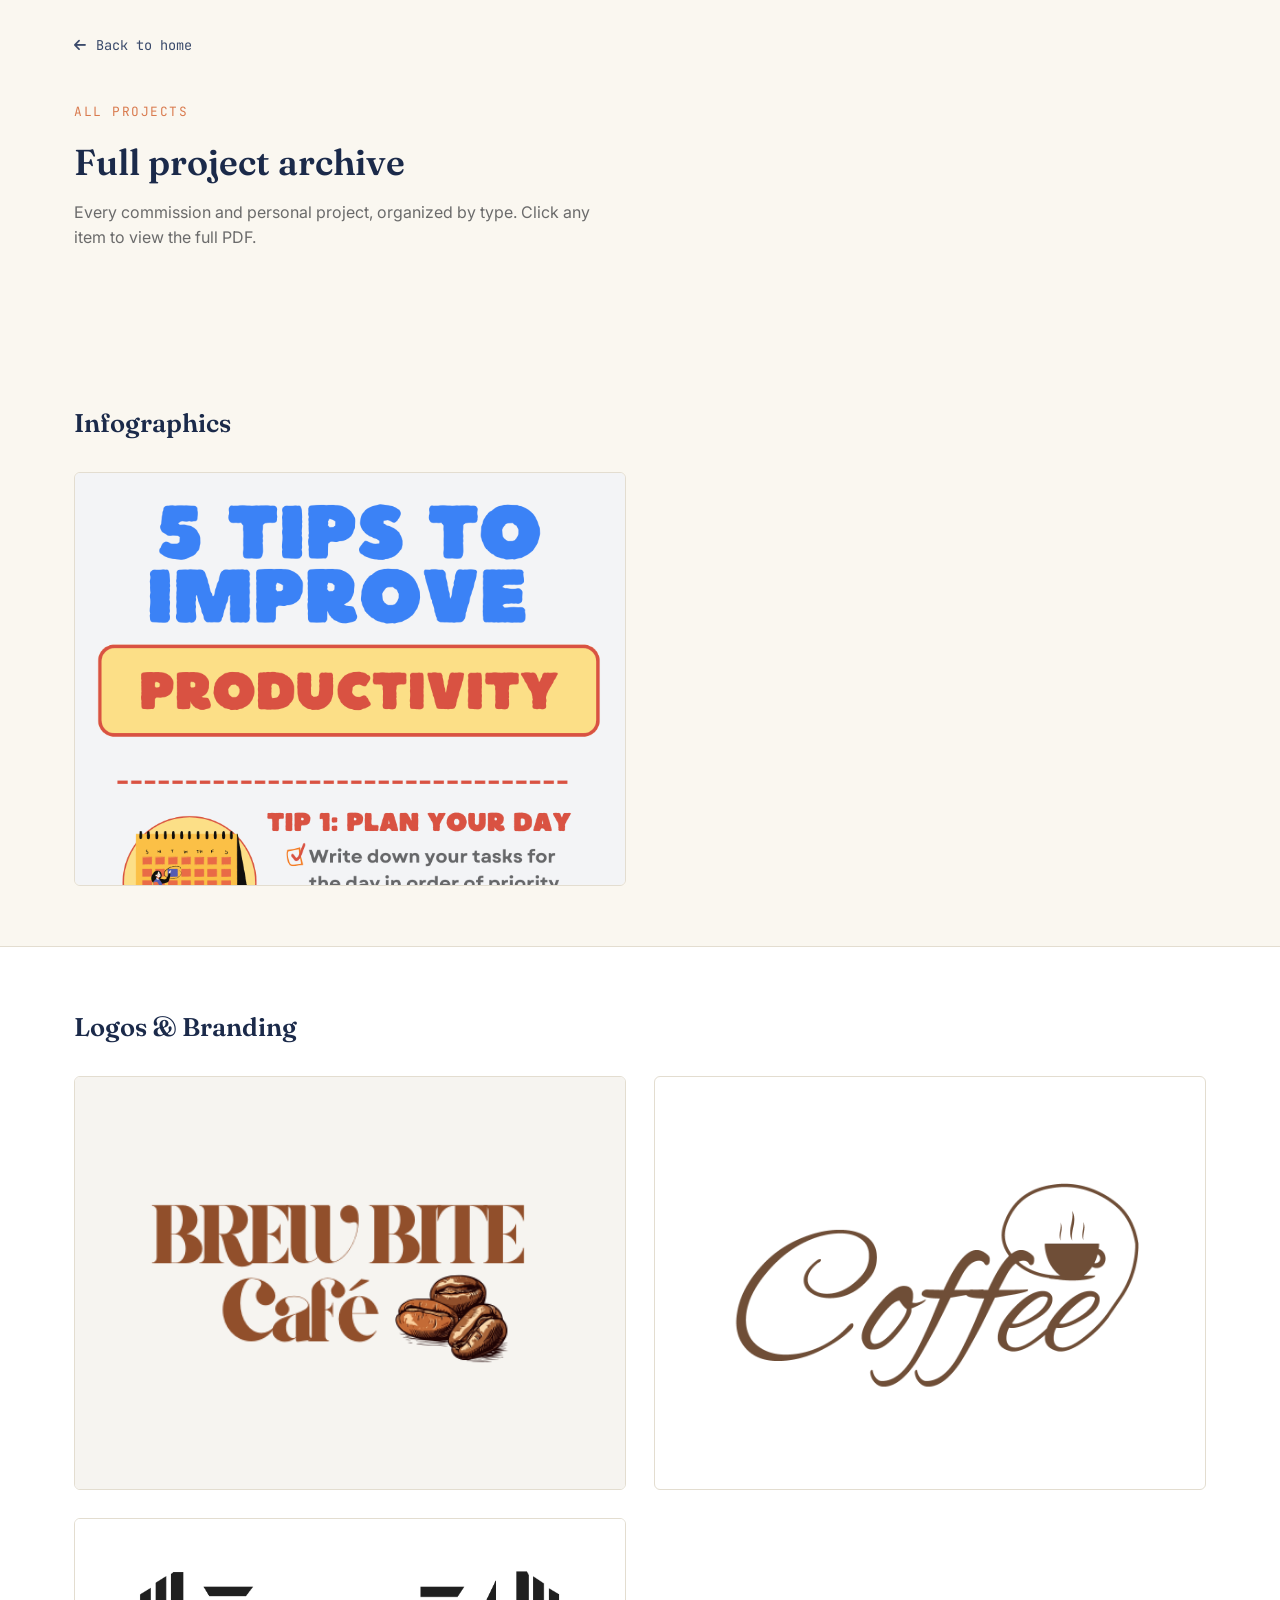
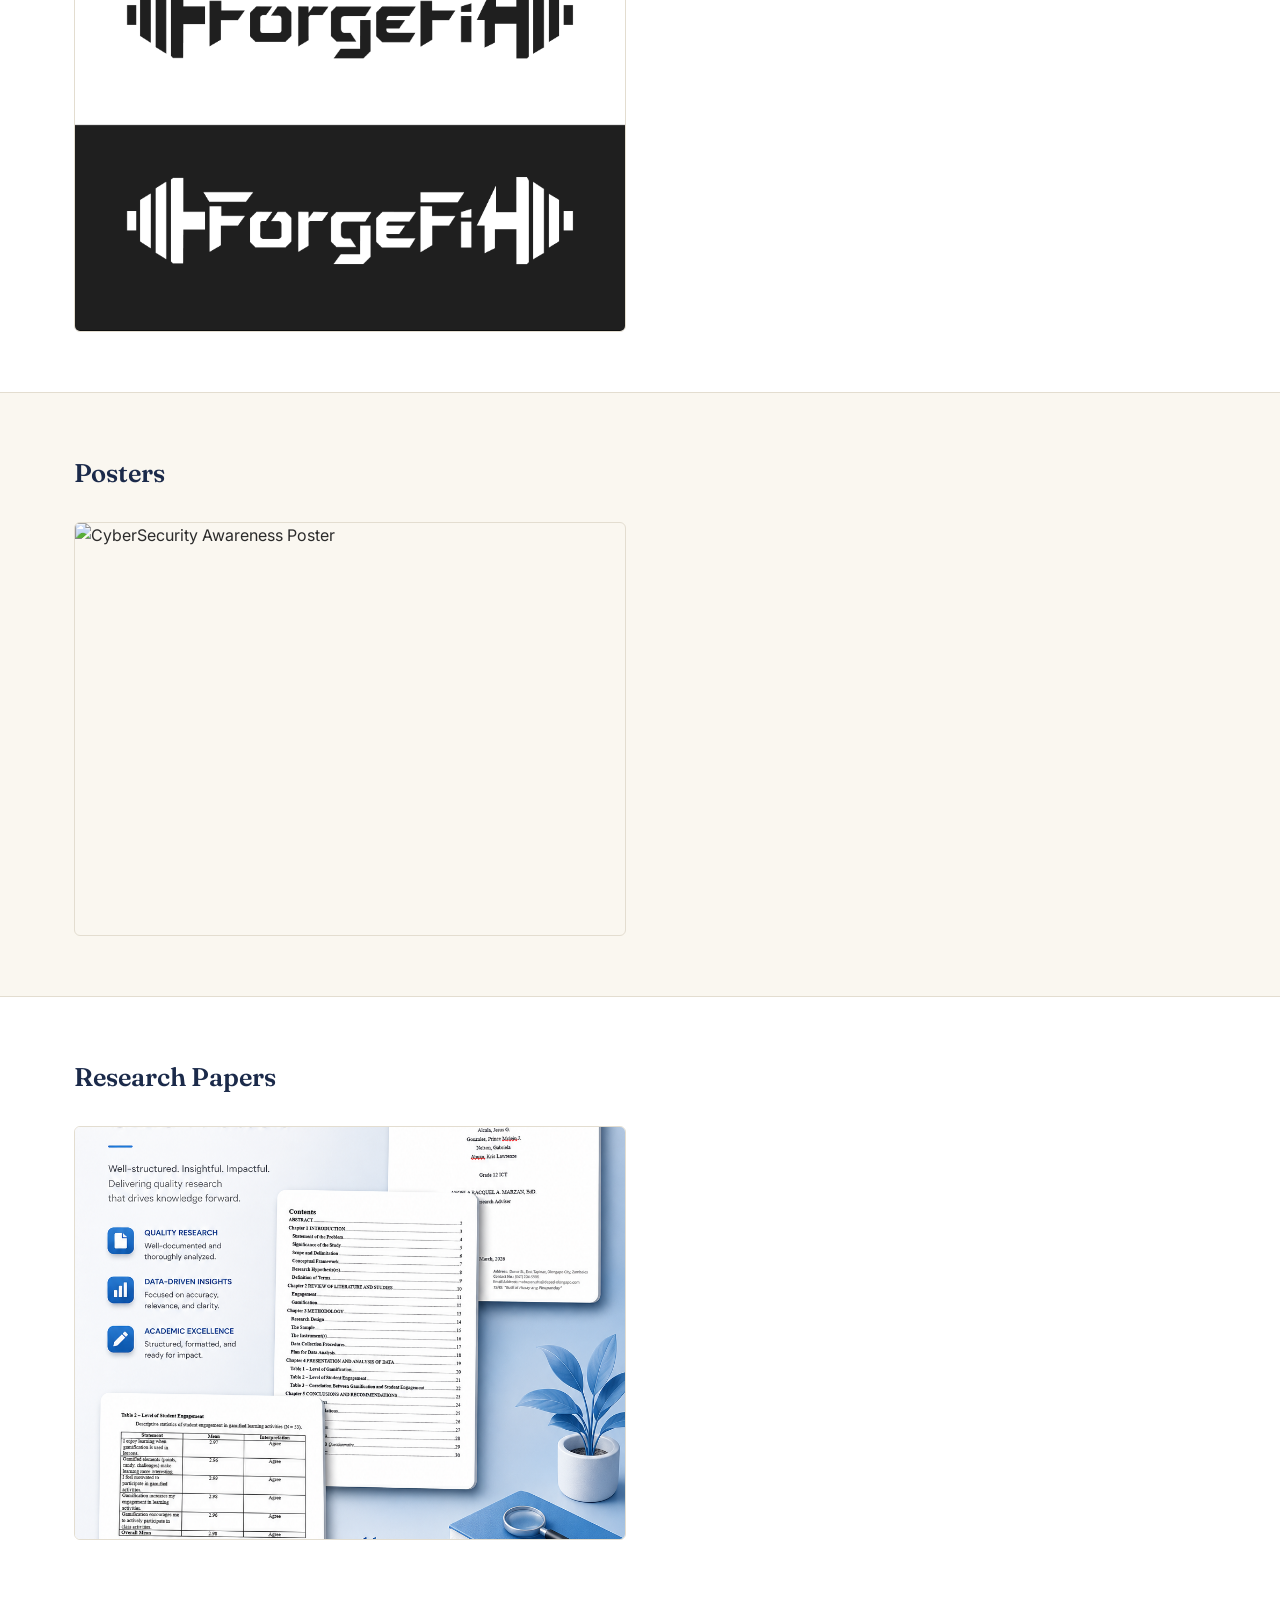
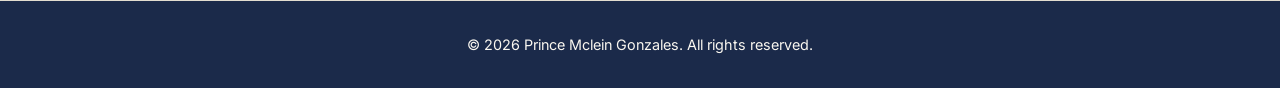
==== pages/projects.html @ 15f20c38 "Add new logo and poster on the projects" ====
<!doctype html>
<html lang="en">
  <head>
    <meta charset="UTF-8" />
    <meta name="viewport" content="width=device-width, initial-scale=1.0" />
    <title>All Projects — Prince Mclein Gonzales</title>
    <link rel="stylesheet" href="../css/style.css" />
    <link
      href="https://fonts.googleapis.com/css2?family=Fraunces:opsz,wght@9..144,400;9..144,500;9..144,600;9..144,700&family=Inter:wght@400;500;600;700&family=JetBrains+Mono:wght@400;500;700&display=swap"
      rel="stylesheet"
    />
    <link
      rel="stylesheet"
      href="https://cdnjs.cloudflare.com/ajax/libs/font-awesome/6.4.0/css/all.min.css"
    />
  </head>
  <body>
    <!-- BACK NAVIGATION -->
    <header class="page-header">
      <div class="container">
        <a href="../index.html" class="back-link">
          <i class="fas fa-arrow-left"></i> Back to home
        </a>
      </div>
    </header>

    <!-- PAGE HEADER -->
    <section class="projects-header">
      <div class="container">
        <span class="eyebrow">All Projects</span>
        <h1 class="section-title left">Full project archive</h1>
        <p class="section-subtitle left">
          Every commission and personal project, organized by type. Click any
          item to view the full PDF.
        </p>
      </div>
    </section>

    <!-- INFOGRAPHICS -->
    <section class="project-category">
      <div class="container">
        <h2 class="category-title">Infographics</h2>
        <div class="portfolio-grid">
          <!-- Infographics 1 -->
          <div class="portfolio-item">
            <img
              src="../infographics/productivity-tips.png"
              alt="Productivity tips infographic"
            />
            <div class="portfolio-overlay">
              <span class="portfolio-tag">Infographic</span>
              <h3>5 Tips to Improve Productivity</h3>
              <a
                href="../infographics/productivity-tips.pdf"
                target="_blank"
                class="portfolio-link"
                >View PDF →</a
              >
            </div>
          </div>
        </div>
      </div>
    </section>

    <!-- LOGOS -->
    <section class="project-category alt">
      <div class="container">
        <h2 class="category-title">Logos &amp; Branding</h2>
        <div class="portfolio-grid">
          <!-- Logo 1 -->
          <div class="portfolio-item">
            <img src="../logos/brew-bite-logo.png" alt="Brew Bite Cafe logo" />
            <div class="portfolio-overlay">
              <span class="portfolio-tag">Logo</span>
              <h3>Brew Bite Cafe</h3>
              <a
                href="../logos/brew-bite-logo.pdf"
                target="_blank"
                class="portfolio-link"
                >View PDF →</a
              >
            </div>
          </div>
          <!-- Logo 2 -->
          <div class="portfolio-item">
            <img src="../logos/coffee-logo.png" alt="Coffee logo design" />
            <div class="portfolio-overlay">
              <span class="portfolio-tag">Logo</span>
              <h3>Coffee Logo</h3>
              <a
                href="../logos/coffee-logo.pdf"
                target="_blank"
                class="portfolio-link"
                >View PDF →</a
              >
            </div>
          </div>
          <!-- Logo 3 -->
          <div class="portfolio-item">
            <img src="../logos/forgefit-logo.png" alt="ForgeFit Gym Logo" />
            <div class="portfolio-overlay">
              <span class="portfolio-tag">Logo</span>
              <h3>ForgeFit Logo for local Gym</h3>
              <a
                href="../logos/forgefit-logo.pdf"
                target="_blank"
                class="portfolio-link"
                >View PDF →</a
              >
            </div>
          </div>
        </div>
      </div>
    </section>

    <!-- POSTERS -->
    <section class="project-category">
      <div class="container">
        <h2 class="category-title">Posters</h2>
        <div class="portfolio-grid">
          <!-- Poster 1 -->
          <div class="portfolio-item">
            <img
              src="../posters/think-before-you-click.jpg"
              alt="CyberSecurity Awareness Poster"
            />
            <div class="portfolio-overlay">
              <span class="portfolio-tag">Poster</span>
              <h3>CyberSecurity Awareness Poster</h3>
              <a
                href="../posters/think-before-you-click.pdf"
                target="_blank"
                class="portfolio-link"
                >View PDF →</a
              >
            </div>
          </div>
        </div>
      </div>
    </section>

    <!-- RESEARCH PAPERS -->
    <section class="project-category alt">
      <div class="container">
        <h2 class="category-title">Research Papers</h2>
        <div class="portfolio-grid">
          <div class="portfolio-item">
            <img
              src="../research-paper/gamification-research.png"
              alt="Research paper sample"
            />
            <div class="portfolio-overlay">
              <span class="portfolio-tag">Research Paper</span>
              <h3>Our Grade 12 Research About Gamification</h3>
              <a
                href="../research-paper/gamification-research.pdf"
                target="_blank"
                class="portfolio-link"
                >View PDF →</a
              >
            </div>
          </div>
        </div>
      </div>
    </section>

    <!-- FOOTER -->
    <footer class="footer">
      <p>&copy; 2026 Prince Mclein Gonzales. All rights reserved.</p>
    </footer>

    <!-- BACK TO TOP -->
    <button class="back-to-top" id="backToTop" aria-label="Back to top">
      <i class="fas fa-arrow-up"></i>
    </button>

    <script src="../js/script.js"></script>
  </body>
</html>
---- css/style.css ----
/* =====================================================
   GLOBAL
   ===================================================== */

* {
  margin: 0;
  padding: 0;
  box-sizing: border-box;
}

:root {
  --paper: #faf7f0;
  --ink: #1b2a4a;
  --ink-soft: #3a4a6b;
  --clay: #d97b4f;
  --sage: #8a9b7d;
  --text: #2b2b2b;
  --text-light: #6b6b6b;
  --border: #e3ddd0;
  --card: #ffffff;
  --transition: 0.25s ease;
}

html {
  scroll-behavior: smooth;
}

body {
  font-family: "Inter", sans-serif;
  color: var(--text);
  background-color: var(--paper);
  line-height: 1.6;
  opacity: 0;
  transition: opacity 0.35s ease;
}

body.page-loaded {
  opacity: 1;
}

.container {
  max-width: 1180px;
  margin: 0 auto;
  padding: 0 24px;
}

h1,
h2,
h3 {
  font-family: "Fraunces", serif;
  color: var(--ink);
}

em {
  font-style: italic;
  color: var(--clay);
}

.eyebrow {
  display: inline-block;
  font-family: "JetBrains Mono", monospace;
  font-size: 0.8rem;
  letter-spacing: 0.12em;
  text-transform: uppercase;
  color: var(--clay);
  margin-bottom: 0.75rem;
}

.eyebrow.center {
  display: block;
  text-align: center;
}

.section-title {
  font-size: 2.25rem;
  font-weight: 600;
  text-align: center;
  margin-bottom: 0.5rem;
}

.section-title.left {
  text-align: left;
}

.section-subtitle {
  text-align: center;
  color: var(--text-light);
  max-width: 540px;
  margin: 0 auto 3rem;
  font-size: 1rem;
}

.section-subtitle.left {
  text-align: left;
  margin: 0 0 2rem;
}

/* =====================================================
   NAVBAR
   ===================================================== */

.navbar {
  position: fixed;
  top: 0;
  width: 100%;
  background: rgba(250, 247, 240, 0.9);
  backdrop-filter: blur(10px);
  border-bottom: 1px solid var(--border);
  z-index: 1000;
  padding: 1rem 0;
}

.nav-container {
  max-width: 1180px;
  margin: 0 auto;
  padding: 0 24px;
  display: flex;
  justify-content: space-between;
  align-items: center;
}

.nav-logo a {
  font-family: "Fraunces", serif;
  font-size: 1.3rem;
  font-weight: 600;
  color: var(--ink);
  text-decoration: none;
  letter-spacing: 0.02em;
}

.nav-logo span {
  font-family: "JetBrains Mono", monospace;
  font-size: 0.75rem;
  font-weight: 400;
  color: var(--clay);
  text-transform: lowercase;
  margin-left: 0.35rem;
}

.nav-menu {
  display: flex;
  list-style: none;
  gap: 2rem;
}

.nav-link {
  color: var(--ink-soft);
  text-decoration: none;
  font-weight: 500;
  font-size: 0.95rem;
  position: relative;
  transition: color var(--transition);
}

.nav-link::after {
  content: "";
  position: absolute;
  bottom: -6px;
  left: 0;
  width: 0;
  height: 2px;
  background: var(--clay);
  transition: width var(--transition);
}

.nav-link:hover::after,
.nav-link.active::after {
  width: 100%;
}

.nav-link:hover,
.nav-link.active {
  color: var(--clay);
}

/* Hamburger */
.hamburger {
  display: none;
  flex-direction: column;
  cursor: pointer;
}

.hamburger span {
  width: 24px;
  height: 2px;
  background: var(--ink);
  margin: 4px 0;
  transition: var(--transition);
  border-radius: 2px;
}

.hamburger.active span:nth-child(1) {
  transform: rotate(-45deg) translate(-6px, 6px);
}

.hamburger.active span:nth-child(2) {
  opacity: 0;
}

.hamburger.active span:nth-child(3) {
  transform: rotate(45deg) translate(-6px, -6px);
}

/* =====================================================
   HOME / HERO
   ===================================================== */

.home {
  min-height: 100vh;
  display: flex;
  align-items: center;
  background: var(--paper);
  margin-top: 64px;
}

.home-grid {
  display: grid;
  grid-template-columns: 1.3fr 1fr;
  gap: 3rem;
  align-items: center;
  padding-top: 3rem;
  padding-bottom: 3rem;
}

.hero-title {
  font-size: 3.4rem;
  font-weight: 600;
  line-height: 1.15;
  margin-bottom: 1.25rem;
}

.hero-tagline {
  font-size: 1.05rem;
  color: var(--text-light);
  max-width: 460px;
  margin-bottom: 2rem;
}

.hero-actions {
  display: flex;
  gap: 1rem;
  flex-wrap: wrap;
}

.cta-button {
  display: inline-block;
  padding: 0.9rem 2rem;
  background: var(--ink);
  color: var(--paper);
  text-decoration: none;
  border-radius: 4px;
  font-weight: 600;
  font-size: 0.95rem;
  transition: var(--transition);
  border: 2px solid var(--ink);
}

.cta-button:hover {
  background: transparent;
  color: var(--ink);
}

.cta-secondary {
  display: inline-block;
  padding: 0.9rem 2rem;
  color: var(--ink);
  text-decoration: none;
  border-radius: 4px;
  font-weight: 600;
  font-size: 0.95rem;
  border: 2px solid var(--border);
  transition: var(--transition);
}

.cta-secondary:hover {
  border-color: var(--clay);
  color: var(--clay);
}

/* Stamp card */
.home-stamp {
  display: flex;
  justify-content: center;
}

.stamp-card {
  background: var(--card);
  border: 2px solid var(--ink);
  border-radius: 6px;
  padding: 2rem;
  width: 100%;
  max-width: 280px;
  transform: rotate(-2deg);
  box-shadow: 6px 6px 0 var(--clay);
}

.stamp-label {
  display: block;
  font-family: "JetBrains Mono", monospace;
  font-size: 0.75rem;
  letter-spacing: 0.12em;
  text-transform: uppercase;
  color: var(--text-light);
  margin-bottom: 1rem;
  border-bottom: 1px dashed var(--border);
  padding-bottom: 0.75rem;
}

.stamp-list {
  list-style: none;
  display: flex;
  flex-direction: column;
  gap: 0.9rem;
}

.stamp-list li {
  font-family: "Fraunces", serif;
  font-size: 1.05rem;
  font-weight: 500;
  color: var(--ink);
  display: flex;
  align-items: center;
  gap: 0.75rem;
}

.stamp-list i {
  color: var(--clay);
  width: 20px;
  text-align: center;
}

/* =====================================================
   ABOUT
   ===================================================== */

.about {
  padding: 90px 0;
  background: var(--card);
  border-top: 1px solid var(--border);
  border-bottom: 1px solid var(--border);
}

.about-grid {
  display: grid;
  grid-template-columns: 1fr 1.6fr;
  gap: 3.5rem;
  align-items: center;
}

.about-image img {
  width: 100%;
  max-width: 280px;
  border-radius: 6px;
  border: 2px solid var(--ink);
}

.about-text h2 {
  font-size: 2.25rem;
  margin-bottom: 1rem;
}

.about-text p {
  color: var(--text-light);
  margin-bottom: 1.25rem;
  font-size: 1rem;
}

.techstack {
  margin-top: 1.5rem;
}

.techstack-label {
  display: block;
  font-family: "JetBrains Mono", monospace;
  font-size: 0.75rem;
  letter-spacing: 0.12em;
  text-transform: uppercase;
  color: var(--text-light);
  margin-bottom: 0.9rem;
}

.techstack-tags {
  display: flex;
  flex-wrap: wrap;
  gap: 0.6rem;
}

.tag {
  font-family: "JetBrains Mono", monospace;
  font-size: 0.78rem;
  color: var(--ink);
  background: var(--paper);
  border: 1px solid var(--border);
  border-radius: 4px;
  padding: 0.4rem 0.75rem;
}

/* =====================================================
   SERVICES
   ===================================================== */

.services {
  padding: 90px 0;
  background: var(--paper);
}

.services-grid {
  display: grid;
  grid-template-columns: repeat(3, 1fr);
  gap: 1.5rem;
}

.service-card {
  background: var(--card);
  padding: 2rem 1.75rem;
  border-radius: 6px;
  border: 1px solid var(--border);
  transition: var(--transition);
}

.service-card:hover {
  border-color: var(--clay);
  transform: translateY(-6px);
  box-shadow: 0 12px 30px rgba(27, 42, 74, 0.08);
}

.service-icon {
  font-size: 1.8rem;
  color: var(--clay);
  margin-bottom: 1rem;
}

.service-card h3 {
  font-size: 1.15rem;
  margin-bottom: 0.6rem;
}

.service-card p {
  color: var(--text-light);
  font-size: 0.92rem;
}

/* =====================================================
   PORTFOLIO
   ===================================================== */

.portfolio {
  padding: 90px 0;
  background: var(--card);
  border-top: 1px solid var(--border);
  border-bottom: 1px solid var(--border);
}

.portfolio-grid {
  display: grid;
  grid-template-columns: repeat(2, 1fr);
  gap: 1.75rem;
}

.portfolio-item {
  position: relative;
  overflow: hidden;
  border-radius: 6px;
  aspect-ratio: 4 / 3;
  border: 1px solid var(--border);
}

.portfolio-item img {
  width: 100%;
  height: 100%;
  object-fit: cover;
  transition: transform 0.5s ease;
}

.portfolio-overlay {
  position: absolute;
  inset: 0;
  background: rgba(27, 42, 74, 0.92);
  display: flex;
  flex-direction: column;
  justify-content: center;
  align-items: flex-start;
  text-align: left;
  color: var(--paper);
  opacity: 0;
  transition: opacity var(--transition);
  padding: 2rem;
}

.portfolio-item:hover img {
  transform: scale(1.08);
}

.portfolio-item:hover .portfolio-overlay {
  opacity: 1;
}

.portfolio-tag {
  font-family: "JetBrains Mono", monospace;
  font-size: 0.72rem;
  letter-spacing: 0.1em;
  text-transform: uppercase;
  color: var(--clay);
  margin-bottom: 0.5rem;
}

.portfolio-overlay h3 {
  color: var(--paper);
  font-size: 1.3rem;
  margin-bottom: 1rem;
}

.portfolio-link {
  display: inline-block;
  color: var(--paper);
  text-decoration: none;
  font-weight: 600;
  font-size: 0.9rem;
  padding: 0.5rem 1rem;
  border: 1px solid var(--paper);
  border-radius: 4px;
  transition: var(--transition);
}

.portfolio-link:hover {
  background: var(--clay);
  border-color: var(--clay);
  color: var(--ink);
}

.portfolio-more {
  text-align: center;
  margin-top: 3rem;
}

/* =====================================================
   ALL PROJECTS PAGE
   ===================================================== */

.page-header {
  padding: 2rem 0 0;
  background: var(--paper);
}

.back-link {
  display: inline-flex;
  align-items: center;
  gap: 0.6rem;
  font-family: "JetBrains Mono", monospace;
  font-size: 0.85rem;
  text-decoration: none;
  color: var(--ink-soft);
  transition: var(--transition);
}

.back-link:hover {
  color: var(--clay);
}

.projects-header {
  padding: 40px 0 60px;
  background: var(--paper);
}

.project-category {
  padding: 60px 0;
  background: var(--paper);
}

.project-category.alt {
  background: var(--card);
  border-top: 1px solid var(--border);
  border-bottom: 1px solid var(--border);
}

.category-title {
  font-size: 1.6rem;
  font-weight: 600;
  margin-bottom: 1.75rem;
}

.empty-note {
  color: var(--text-light);
  font-family: "JetBrains Mono", monospace;
  font-size: 0.85rem;
  grid-column: 1 / -1;
}

/* =====================================================
   RESUME
   ===================================================== */

.resume {
  padding: 90px 0;
  background: var(--paper);
}

.resume-intro {
  text-align: center;
  max-width: 600px;
  margin: 0 auto 3rem;
  color: var(--text-light);
}

.resume-content {
  max-width: 760px;
  margin: 0 auto 3rem;
}

.resume-item {
  position: relative;
  margin-bottom: 2.25rem;
  padding-left: 2.5rem;
}

.timeline-marker {
  position: absolute;
  left: 0;
  top: 6px;
  width: 14px;
  height: 14px;
  background: var(--clay);
  border-radius: 50%;
  border: 2px solid var(--paper);
  box-shadow: 0 0 0 2px var(--clay);
}

.resume-text h3 {
  font-size: 1.2rem;
  margin-bottom: 0.5rem;
}

.resume-text p {
  margin: 0.3rem 0;
  color: var(--text-light);
}

.resume-text ul {
  list-style: none;
  margin-top: 0.4rem;
}

.resume-text li {
  margin: 0.25rem 0;
  padding-left: 1.25rem;
  position: relative;
  color: var(--text-light);
}

.resume-text li::before {
  content: "—";
  position: absolute;
  left: 0;
  color: var(--clay);
}

.resume-button-container {
  text-align: center;
}

.download-btn {
  display: inline-block;
  padding: 0.9rem 2.25rem;
  background: var(--clay);
  color: var(--paper);
  text-decoration: none;
  border-radius: 4px;
  font-weight: 600;
  font-size: 0.95rem;
  border: 2px solid var(--clay);
  transition: var(--transition);
}

.download-btn:hover {
  background: transparent;
  color: var(--clay);
}

/* =====================================================
   CERTIFICATIONS
   ===================================================== */

.certifications {
  padding: 90px 0;
  background: var(--card);
  border-top: 1px solid var(--border);
  border-bottom: 1px solid var(--border);
}

.cert-grid {
  display: grid;
  grid-template-columns: repeat(2, 1fr);
  gap: 1.25rem;
}

.cert-btn {
  display: flex;
  flex-direction: column;
  align-items: flex-start;
  gap: 0.5rem;
  text-align: left;
  background: var(--paper);
  border: 1px solid var(--border);
  border-radius: 6px;
  padding: 1.25rem 1.5rem;
  cursor: pointer;
  font-family: "Inter", sans-serif;
  transition: var(--transition);
}

.cert-btn:hover {
  border-color: var(--clay);
  transform: translateY(-4px);
  box-shadow: 0 12px 30px rgba(27, 42, 74, 0.08);
}

.cert-label {
  font-family: "JetBrains Mono", monospace;
  font-size: 0.72rem;
  letter-spacing: 0.1em;
  text-transform: uppercase;
  color: var(--clay);
}

.cert-name {
  font-family: "Fraunces", serif;
  font-size: 1.05rem;
  font-weight: 500;
  color: var(--ink);
}

/* Certificate Modal */

.cert-modal {
  display: none;
  position: fixed;
  inset: 0;
  z-index: 2000;
  align-items: center;
  justify-content: center;
}

.cert-modal.active {
  display: flex;
}

.cert-modal-overlay {
  position: absolute;
  inset: 0;
  background: rgba(27, 42, 74, 0.85);
  cursor: pointer;
}

.cert-modal-inner {
  position: relative;
  max-width: 90vw;
  max-height: 90vh;
  display: flex;
}

.cert-modal-content {
  position: relative;
  background: var(--card);
  border-radius: 8px;
  padding: 1.25rem;
  display: flex;
  flex-direction: column;
  align-items: center;
  max-width: 90vw;
  max-height: 90vh;
  box-sizing: border-box;
  text-align: center;
  box-shadow: 0 20px 60px rgba(27, 42, 74, 0.3);
}

.cert-modal-content h3 {
  font-size: 1.1rem;
  margin-bottom: 0.75rem;
  flex-shrink: 0;
}

.cert-modal-content img {
  display: block;
  max-width: 100%;
  max-height: calc(90vh - 4rem);
  width: auto;
  height: auto;
  object-fit: contain;
  border-radius: 4px;
  border: 1px solid var(--border);
}

.cert-modal-close {
  position: absolute;
  top: -16px;
  right: -16px;
  background: var(--clay);
  color: var(--paper);
  border: none;
  width: 36px;
  height: 36px;
  border-radius: 50%;
  font-size: 1.4rem;
  line-height: 1;
  cursor: pointer;
  transition: var(--transition);
  z-index: 1;
}

.cert-modal-close:hover {
  background: var(--ink);
}

/* =====================================================
   CONTACT
   ===================================================== */

.contact {
  padding: 90px 0;
  background: var(--card);
  border-top: 1px solid var(--border);
}

.contact-grid {
  display: grid;
  grid-template-columns: 1fr 1fr;
  gap: 3.5rem;
}

.contact-info {
  display: flex;
  flex-direction: column;
  gap: 1.75rem;
  margin-top: 2rem;
}

.info-item h3 {
  margin-bottom: 0.4rem;
  font-size: 1.05rem;
}

.info-item p,
.info-item a {
  color: var(--text-light);
  text-decoration: none;
}

.info-item a:hover {
  color: var(--clay);
}

.social-links {
  display: flex;
  gap: 0.75rem;
}

.social-links a {
  display: inline-flex;
  align-items: center;
  justify-content: center;
  width: 38px;
  height: 38px;
  background: var(--paper);
  color: var(--ink);
  border: 1px solid var(--border);
  border-radius: 50%;
  font-size: 1.05rem;
  transition: var(--transition);
}

.social-links a:hover {
  background: var(--clay);
  color: var(--paper);
  border-color: var(--clay);
}

/* Contact Form */
.contact-form {
  display: flex;
  flex-direction: column;
}

.form-group {
  margin-bottom: 1.25rem;
}

.contact-form input,
.contact-form textarea {
  width: 100%;
  padding: 0.9rem 1rem;
  border: 1px solid var(--border);
  border-radius: 4px;
  font-family: "Inter", sans-serif;
  font-size: 0.95rem;
  background: var(--paper);
  transition: var(--transition);
}

.contact-form input:focus,
.contact-form textarea:focus {
  outline: none;
  border-color: var(--clay);
}

.submit-btn {
  align-self: flex-start;
  padding: 0.9rem 2.25rem;
  background: var(--ink);
  color: var(--paper);
  border: 2px solid var(--ink);
  border-radius: 4px;
  font-weight: 600;
  cursor: pointer;
  font-family: "Inter", sans-serif;
  font-size: 0.95rem;
  transition: var(--transition);
}

.submit-btn:hover {
  background: transparent;
  color: var(--ink);
}

/* =====================================================
   FOOTER + BACK TO TOP
   ===================================================== */

.footer {
  background: var(--ink);
  color: var(--paper);
  text-align: center;
  padding: 2rem;
  font-size: 0.9rem;
}

.back-to-top {
  position: fixed;
  bottom: 2rem;
  right: 2rem;
  width: 46px;
  height: 46px;
  background: var(--ink);
  color: var(--paper);
  border: none;
  border-radius: 50%;
  font-size: 1.2rem;
  cursor: pointer;
  display: none;
  align-items: center;
  justify-content: center;
  z-index: 999;
  transition: var(--transition);
}

.back-to-top.show {
  display: flex;
}

.back-to-top:hover {
  background: var(--clay);
}

/* =====================================================
   RESPONSIVE
   ===================================================== */

@media (max-width: 900px) {
  .home-grid,
  .about-grid,
  .contact-grid {
    grid-template-columns: 1fr;
  }

  .home-stamp {
    order: -1;
  }

  .about-image {
    text-align: center;
  }

  .services-grid {
    grid-template-columns: repeat(2, 1fr);
  }

  .portfolio-grid {
    grid-template-columns: 1fr;
  }
}

@media (max-width: 768px) {
  .hamburger {
    display: flex;
  }

  .nav-menu {
    position: fixed;
    left: -100%;
    top: 64px;
    flex-direction: column;
    background: var(--paper);
    border-right: 1px solid var(--border);
    width: 70%;
    max-width: 260px;
    text-align: left;
    transition: 0.3s;
    gap: 0;
    padding: 1.5rem 0;
    height: calc(100vh - 64px);
  }

  .nav-menu.active {
    left: 0;
  }

  .nav-item {
    padding: 0.9rem 1.5rem;
    border-bottom: 1px solid var(--border);
  }

  .hero-title {
    font-size: 2.4rem;
  }

  .services-grid {
    grid-template-columns: 1fr;
  }

  .cert-grid {
    grid-template-columns: 1fr;
  }
}
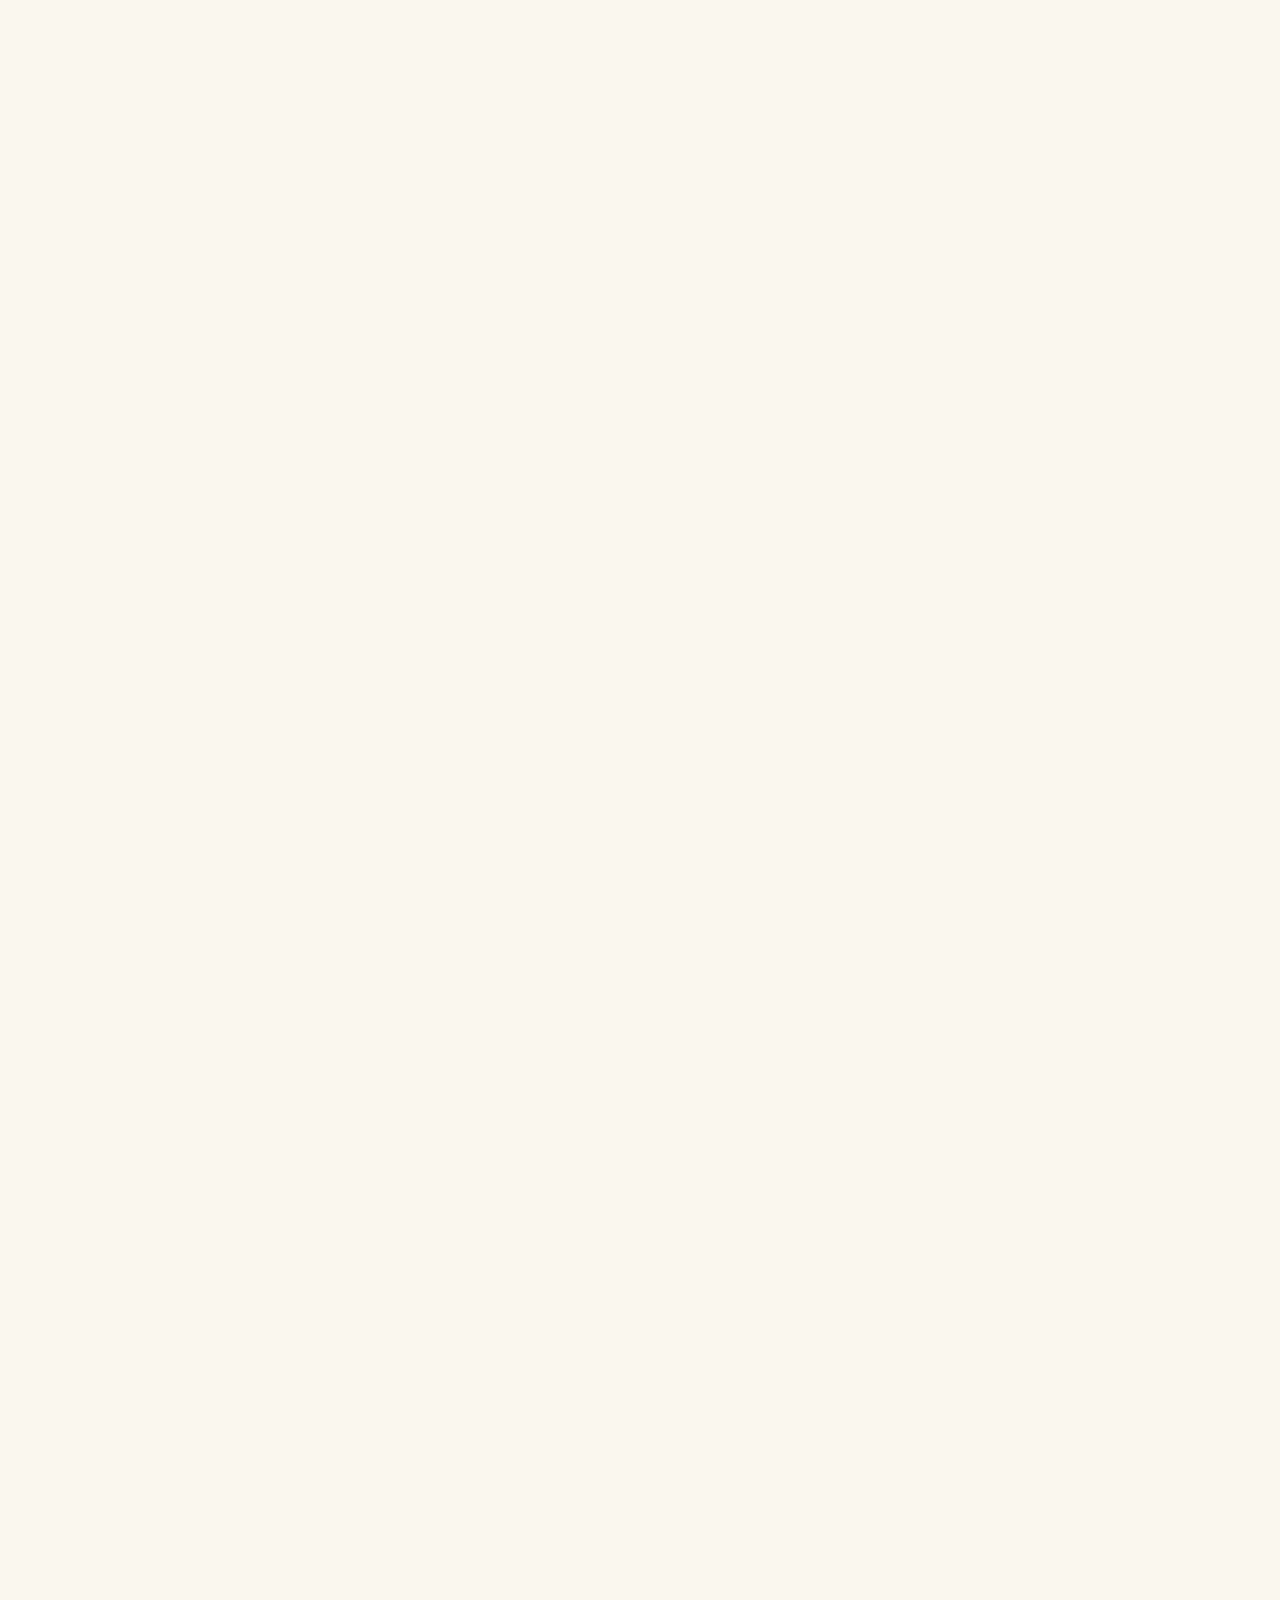
==== commit a83ddee2: "resolve conflictS" ====
--- a/pages/projects.html
+++ b/pages/projects.html
@@ -1,3 +1,4 @@
+<<<<<<< HEAD
 <!doctype html>
 <html lang="en">
   <head>
@@ -177,3 +178,184 @@
     <script src="../js/script.js"></script>
   </body>
 </html>
+=======
+<!doctype html>
+<html lang="en">
+  <head>
+    <meta charset="UTF-8" />
+    <meta name="viewport" content="width=device-width, initial-scale=1.0" />
+    <title>All Projects — Prince Mclein Gonzales</title>
+    <link rel="stylesheet" href="../css/style.css" />
+    <link
+      href="https://fonts.googleapis.com/css2?family=Fraunces:opsz,wght@9..144,400;9..144,500;9..144,600;9..144,700&family=Inter:wght@400;500;600;700&family=JetBrains+Mono:wght@400;500;700&display=swap"
+      rel="stylesheet"
+    />
+    <link
+      rel="stylesheet"
+      href="https://cdnjs.cloudflare.com/ajax/libs/font-awesome/6.4.0/css/all.min.css"
+    />
+  </head>
+  <body>
+    <!-- BACK NAVIGATION -->
+    <header class="page-header">
+      <div class="container">
+        <a href="../index.html" class="back-link">
+          <i class="fas fa-arrow-left"></i> Back to home
+        </a>
+      </div>
+    </header>
+
+    <!-- PAGE HEADER -->
+    <section class="projects-header">
+      <div class="container">
+        <span class="eyebrow">All Projects</span>
+        <h1 class="section-title left">Full project archive</h1>
+        <p class="section-subtitle left">
+          Every commission and personal project, organized by type. Click any
+          item to view the full PDF.
+        </p>
+      </div>
+    </section>
+
+    <!-- INFOGRAPHICS -->
+    <section class="project-category">
+      <div class="container">
+        <h2 class="category-title">Infographics</h2>
+        <div class="portfolio-grid">
+          <!-- Infographics 1 -->
+          <div class="portfolio-item">
+            <img
+              src="../infographics/productivity-tips.png"
+              alt="Productivity tips infographic"
+            />
+            <div class="portfolio-overlay">
+              <span class="portfolio-tag">Infographic</span>
+              <h3>5 Tips to Improve Productivity</h3>
+              <a
+                href="../infographics/productivity-tips.pdf"
+                target="_blank"
+                class="portfolio-link"
+                >View PDF →</a
+              >
+            </div>
+          </div>
+        </div>
+      </div>
+    </section>
+
+    <!-- LOGOS -->
+    <section class="project-category alt">
+      <div class="container">
+        <h2 class="category-title">Logos &amp; Branding</h2>
+        <div class="portfolio-grid">
+          <!-- Logo 1 -->
+          <div class="portfolio-item">
+            <img src="../logos/brew-bite-logo.png" alt="Brew Bite Cafe logo" />
+            <div class="portfolio-overlay">
+              <span class="portfolio-tag">Logo</span>
+              <h3>Brew Bite Cafe</h3>
+              <a
+                href="../logos/brew-bite-logo.pdf"
+                target="_blank"
+                class="portfolio-link"
+                >View PDF →</a
+              >
+            </div>
+          </div>
+          <!-- Logo 2 -->
+          <div class="portfolio-item">
+            <img src="../logos/coffee-logo.png" alt="Coffee logo design" />
+            <div class="portfolio-overlay">
+              <span class="portfolio-tag">Logo</span>
+              <h3>Coffee Logo</h3>
+              <a
+                href="../logos/coffee-logo.pdf"
+                target="_blank"
+                class="portfolio-link"
+                >View PDF →</a
+              >
+            </div>
+          </div>
+          <!-- Logo 3 -->
+          <div class="portfolio-item">
+            <img src="../logos/forgefit-logo.png" alt="ForgeFit Gym Logo" />
+            <div class="portfolio-overlay">
+              <span class="portfolio-tag">Logo</span>
+              <h3>ForgeFit Logo for local Gym</h3>
+              <a
+                href="../logos/forgefit-logo.pdf"
+                target="_blank"
+                class="portfolio-link"
+                >View PDF →</a
+              >
+            </div>
+          </div>
+        </div>
+      </div>
+    </section>
+
+    <!-- POSTERS -->
+    <section class="project-category">
+      <div class="container">
+        <h2 class="category-title">Posters</h2>
+        <div class="portfolio-grid">
+          <!-- Poster 1 -->
+          <div class="portfolio-item">
+            <img
+              src="../posters/think-before-you-click.jpg"
+              alt="CyberSecurity Awareness Poster"
+            />
+            <div class="portfolio-overlay">
+              <span class="portfolio-tag">Poster</span>
+              <h3>CyberSecurity Awareness Poster</h3>
+              <a
+                href="../posters/think-before-you-click.pdf"
+                target="_blank"
+                class="portfolio-link"
+                >View PDF →</a
+              >
+            </div>
+          </div>
+        </div>
+      </div>
+    </section>
+
+    <!-- RESEARCH PAPERS -->
+    <section class="project-category alt">
+      <div class="container">
+        <h2 class="category-title">Research Papers</h2>
+        <div class="portfolio-grid">
+          <div class="portfolio-item">
+            <img
+              src="../research-paper/gamification-research.png"
+              alt="Research paper sample"
+            />
+            <div class="portfolio-overlay">
+              <span class="portfolio-tag">Research Paper</span>
+              <h3>Our Grade 12 Research About Gamification</h3>
+              <a
+                href="../research-paper/gamification-research.pdf"
+                target="_blank"
+                class="portfolio-link"
+                >View PDF →</a
+              >
+            </div>
+          </div>
+        </div>
+      </div>
+    </section>
+
+    <!-- FOOTER -->
+    <footer class="footer">
+      <p>&copy; 2026 Prince Mclein Gonzales. All rights reserved.</p>
+    </footer>
+
+    <!-- BACK TO TOP -->
+    <button class="back-to-top" id="backToTop" aria-label="Back to top">
+      <i class="fas fa-arrow-up"></i>
+    </button>
+
+    <script src="../js/script.js"></script>
+  </body>
+</html>
+>>>>>>> bc96e68b16c2efeed9db2f17be98252a652e3e31
--- a/css/style.css
+++ b/css/style.css
@@ -1,3 +1,4 @@
+<<<<<<< HEAD
 /* =====================================================
    GLOBAL
    ===================================================== */
@@ -1030,3 +1031,1037 @@
     grid-template-columns: 1fr;
   }
 }
+=======
+/* =====================================================
+   GLOBAL
+   ===================================================== */
+
+* {
+  margin: 0;
+  padding: 0;
+  box-sizing: border-box;
+}
+
+:root {
+  --paper: #faf7f0;
+  --ink: #1b2a4a;
+  --ink-soft: #3a4a6b;
+  --clay: #d97b4f;
+  --sage: #8a9b7d;
+  --text: #2b2b2b;
+  --text-light: #6b6b6b;
+  --border: #e3ddd0;
+  --card: #ffffff;
+  --transition: 0.25s ease;
+}
+
+html {
+  scroll-behavior: smooth;
+}
+
+body {
+  font-family: "Inter", sans-serif;
+  color: var(--text);
+  background-color: var(--paper);
+  line-height: 1.6;
+  opacity: 0;
+  transition: opacity 0.35s ease;
+}
+
+body.page-loaded {
+  opacity: 1;
+}
+
+.container {
+  max-width: 1180px;
+  margin: 0 auto;
+  padding: 0 24px;
+}
+
+h1,
+h2,
+h3 {
+  font-family: "Fraunces", serif;
+  color: var(--ink);
+}
+
+em {
+  font-style: italic;
+  color: var(--clay);
+}
+
+.eyebrow {
+  display: inline-block;
+  font-family: "JetBrains Mono", monospace;
+  font-size: 0.8rem;
+  letter-spacing: 0.12em;
+  text-transform: uppercase;
+  color: var(--clay);
+  margin-bottom: 0.75rem;
+}
+
+.eyebrow.center {
+  display: block;
+  text-align: center;
+}
+
+.section-title {
+  font-size: 2.25rem;
+  font-weight: 600;
+  text-align: center;
+  margin-bottom: 0.5rem;
+}
+
+.section-title.left {
+  text-align: left;
+}
+
+.section-subtitle {
+  text-align: center;
+  color: var(--text-light);
+  max-width: 540px;
+  margin: 0 auto 3rem;
+  font-size: 1rem;
+}
+
+.section-subtitle.left {
+  text-align: left;
+  margin: 0 0 2rem;
+}
+
+/* =====================================================
+   NAVBAR
+   ===================================================== */
+
+.navbar {
+  position: fixed;
+  top: 0;
+  width: 100%;
+  background: rgba(250, 247, 240, 0.9);
+  backdrop-filter: blur(10px);
+  border-bottom: 1px solid var(--border);
+  z-index: 1000;
+  padding: 1rem 0;
+}
+
+.nav-container {
+  max-width: 1180px;
+  margin: 0 auto;
+  padding: 0 24px;
+  display: flex;
+  justify-content: space-between;
+  align-items: center;
+}
+
+.nav-logo a {
+  font-family: "Fraunces", serif;
+  font-size: 1.3rem;
+  font-weight: 600;
+  color: var(--ink);
+  text-decoration: none;
+  letter-spacing: 0.02em;
+}
+
+.nav-logo span {
+  font-family: "JetBrains Mono", monospace;
+  font-size: 0.75rem;
+  font-weight: 400;
+  color: var(--clay);
+  text-transform: lowercase;
+  margin-left: 0.35rem;
+}
+
+.nav-menu {
+  display: flex;
+  list-style: none;
+  gap: 2rem;
+}
+
+.nav-link {
+  color: var(--ink-soft);
+  text-decoration: none;
+  font-weight: 500;
+  font-size: 0.95rem;
+  position: relative;
+  transition: color var(--transition);
+}
+
+.nav-link::after {
+  content: "";
+  position: absolute;
+  bottom: -6px;
+  left: 0;
+  width: 0;
+  height: 2px;
+  background: var(--clay);
+  transition: width var(--transition);
+}
+
+.nav-link:hover::after,
+.nav-link.active::after {
+  width: 100%;
+}
+
+.nav-link:hover,
+.nav-link.active {
+  color: var(--clay);
+}
+
+/* Hamburger */
+.hamburger {
+  display: none;
+  flex-direction: column;
+  cursor: pointer;
+}
+
+.hamburger span {
+  width: 24px;
+  height: 2px;
+  background: var(--ink);
+  margin: 4px 0;
+  transition: var(--transition);
+  border-radius: 2px;
+}
+
+.hamburger.active span:nth-child(1) {
+  transform: rotate(-45deg) translate(-6px, 6px);
+}
+
+.hamburger.active span:nth-child(2) {
+  opacity: 0;
+}
+
+.hamburger.active span:nth-child(3) {
+  transform: rotate(45deg) translate(-6px, -6px);
+}
+
+/* =====================================================
+   HOME / HERO
+   ===================================================== */
+
+.home {
+  min-height: 100vh;
+  display: flex;
+  align-items: center;
+  background: var(--paper);
+  margin-top: 64px;
+}
+
+.home-grid {
+  display: grid;
+  grid-template-columns: 1.3fr 1fr;
+  gap: 3rem;
+  align-items: center;
+  padding-top: 3rem;
+  padding-bottom: 3rem;
+}
+
+.hero-title {
+  font-size: 3.4rem;
+  font-weight: 600;
+  line-height: 1.15;
+  margin-bottom: 1.25rem;
+}
+
+.hero-tagline {
+  font-size: 1.05rem;
+  color: var(--text-light);
+  max-width: 460px;
+  margin-bottom: 2rem;
+}
+
+.hero-actions {
+  display: flex;
+  gap: 1rem;
+  flex-wrap: wrap;
+}
+
+.cta-button {
+  display: inline-block;
+  padding: 0.9rem 2rem;
+  background: var(--ink);
+  color: var(--paper);
+  text-decoration: none;
+  border-radius: 4px;
+  font-weight: 600;
+  font-size: 0.95rem;
+  transition: var(--transition);
+  border: 2px solid var(--ink);
+}
+
+.cta-button:hover {
+  background: transparent;
+  color: var(--ink);
+}
+
+.cta-secondary {
+  display: inline-block;
+  padding: 0.9rem 2rem;
+  color: var(--ink);
+  text-decoration: none;
+  border-radius: 4px;
+  font-weight: 600;
+  font-size: 0.95rem;
+  border: 2px solid var(--border);
+  transition: var(--transition);
+}
+
+.cta-secondary:hover {
+  border-color: var(--clay);
+  color: var(--clay);
+}
+
+/* Stamp card */
+.home-stamp {
+  display: flex;
+  justify-content: center;
+}
+
+.stamp-card {
+  background: var(--card);
+  border: 2px solid var(--ink);
+  border-radius: 6px;
+  padding: 2rem;
+  width: 100%;
+  max-width: 280px;
+  transform: rotate(-2deg);
+  box-shadow: 6px 6px 0 var(--clay);
+}
+
+.stamp-label {
+  display: block;
+  font-family: "JetBrains Mono", monospace;
+  font-size: 0.75rem;
+  letter-spacing: 0.12em;
+  text-transform: uppercase;
+  color: var(--text-light);
+  margin-bottom: 1rem;
+  border-bottom: 1px dashed var(--border);
+  padding-bottom: 0.75rem;
+}
+
+.stamp-list {
+  list-style: none;
+  display: flex;
+  flex-direction: column;
+  gap: 0.9rem;
+}
+
+.stamp-list li {
+  font-family: "Fraunces", serif;
+  font-size: 1.05rem;
+  font-weight: 500;
+  color: var(--ink);
+  display: flex;
+  align-items: center;
+  gap: 0.75rem;
+}
+
+.stamp-list i {
+  color: var(--clay);
+  width: 20px;
+  text-align: center;
+}
+
+/* =====================================================
+   ABOUT
+   ===================================================== */
+
+.about {
+  padding: 90px 0;
+  background: var(--card);
+  border-top: 1px solid var(--border);
+  border-bottom: 1px solid var(--border);
+}
+
+.about-grid {
+  display: grid;
+  grid-template-columns: 1fr 1.6fr;
+  gap: 3.5rem;
+  align-items: center;
+}
+
+.about-image img {
+  width: 100%;
+  max-width: 280px;
+  border-radius: 6px;
+  border: 2px solid var(--ink);
+}
+
+.about-text h2 {
+  font-size: 2.25rem;
+  margin-bottom: 1rem;
+}
+
+.about-text p {
+  color: var(--text-light);
+  margin-bottom: 1.25rem;
+  font-size: 1rem;
+}
+
+.techstack {
+  margin-top: 1.5rem;
+}
+
+.techstack-label {
+  display: block;
+  font-family: "JetBrains Mono", monospace;
+  font-size: 0.75rem;
+  letter-spacing: 0.12em;
+  text-transform: uppercase;
+  color: var(--text-light);
+  margin-bottom: 0.9rem;
+}
+
+.techstack-tags {
+  display: flex;
+  flex-wrap: wrap;
+  gap: 0.6rem;
+}
+
+.tag {
+  font-family: "JetBrains Mono", monospace;
+  font-size: 0.78rem;
+  color: var(--ink);
+  background: var(--paper);
+  border: 1px solid var(--border);
+  border-radius: 4px;
+  padding: 0.4rem 0.75rem;
+}
+
+/* =====================================================
+   SERVICES
+   ===================================================== */
+
+.services {
+  padding: 90px 0;
+  background: var(--paper);
+}
+
+.services-grid {
+  display: grid;
+  grid-template-columns: repeat(3, 1fr);
+  gap: 1.5rem;
+}
+
+.service-card {
+  background: var(--card);
+  padding: 2rem 1.75rem;
+  border-radius: 6px;
+  border: 1px solid var(--border);
+  transition: var(--transition);
+}
+
+.service-card:hover {
+  border-color: var(--clay);
+  transform: translateY(-6px);
+  box-shadow: 0 12px 30px rgba(27, 42, 74, 0.08);
+}
+
+.service-icon {
+  font-size: 1.8rem;
+  color: var(--clay);
+  margin-bottom: 1rem;
+}
+
+.service-card h3 {
+  font-size: 1.15rem;
+  margin-bottom: 0.6rem;
+}
+
+.service-card p {
+  color: var(--text-light);
+  font-size: 0.92rem;
+}
+
+/* =====================================================
+   PORTFOLIO
+   ===================================================== */
+
+.portfolio {
+  padding: 90px 0;
+  background: var(--card);
+  border-top: 1px solid var(--border);
+  border-bottom: 1px solid var(--border);
+}
+
+.portfolio-grid {
+  display: grid;
+  grid-template-columns: repeat(2, 1fr);
+  gap: 1.75rem;
+}
+
+.portfolio-item {
+  position: relative;
+  overflow: hidden;
+  border-radius: 6px;
+  aspect-ratio: 4 / 3;
+  border: 1px solid var(--border);
+}
+
+.portfolio-item img {
+  width: 100%;
+  height: 100%;
+  object-fit: cover;
+  transition: transform 0.5s ease;
+}
+
+.portfolio-overlay {
+  position: absolute;
+  inset: 0;
+  background: rgba(27, 42, 74, 0.92);
+  display: flex;
+  flex-direction: column;
+  justify-content: center;
+  align-items: flex-start;
+  text-align: left;
+  color: var(--paper);
+  opacity: 0;
+  transition: opacity var(--transition);
+  padding: 2rem;
+}
+
+.portfolio-item:hover img {
+  transform: scale(1.08);
+}
+
+.portfolio-item:hover .portfolio-overlay {
+  opacity: 1;
+}
+
+.portfolio-tag {
+  font-family: "JetBrains Mono", monospace;
+  font-size: 0.72rem;
+  letter-spacing: 0.1em;
+  text-transform: uppercase;
+  color: var(--clay);
+  margin-bottom: 0.5rem;
+}
+
+.portfolio-overlay h3 {
+  color: var(--paper);
+  font-size: 1.3rem;
+  margin-bottom: 1rem;
+}
+
+.portfolio-link {
+  display: inline-block;
+  color: var(--paper);
+  text-decoration: none;
+  font-weight: 600;
+  font-size: 0.9rem;
+  padding: 0.5rem 1rem;
+  border: 1px solid var(--paper);
+  border-radius: 4px;
+  transition: var(--transition);
+}
+
+.portfolio-link:hover {
+  background: var(--clay);
+  border-color: var(--clay);
+  color: var(--ink);
+}
+
+.portfolio-more {
+  text-align: center;
+  margin-top: 3rem;
+}
+
+/* =====================================================
+   ALL PROJECTS PAGE
+   ===================================================== */
+
+.page-header {
+  padding: 2rem 0 0;
+  background: var(--paper);
+}
+
+.back-link {
+  display: inline-flex;
+  align-items: center;
+  gap: 0.6rem;
+  font-family: "JetBrains Mono", monospace;
+  font-size: 0.85rem;
+  text-decoration: none;
+  color: var(--ink-soft);
+  transition: var(--transition);
+}
+
+.back-link:hover {
+  color: var(--clay);
+}
+
+.projects-header {
+  padding: 40px 0 60px;
+  background: var(--paper);
+}
+
+.project-category {
+  padding: 60px 0;
+  background: var(--paper);
+}
+
+.project-category.alt {
+  background: var(--card);
+  border-top: 1px solid var(--border);
+  border-bottom: 1px solid var(--border);
+}
+
+.category-title {
+  font-size: 1.6rem;
+  font-weight: 600;
+  margin-bottom: 1.75rem;
+}
+
+.empty-note {
+  color: var(--text-light);
+  font-family: "JetBrains Mono", monospace;
+  font-size: 0.85rem;
+  grid-column: 1 / -1;
+}
+
+/* =====================================================
+   RESUME
+   ===================================================== */
+
+.resume {
+  padding: 90px 0;
+  background: var(--paper);
+}
+
+.resume-intro {
+  text-align: center;
+  max-width: 600px;
+  margin: 0 auto 3rem;
+  color: var(--text-light);
+}
+
+.resume-content {
+  max-width: 760px;
+  margin: 0 auto 3rem;
+}
+
+.resume-item {
+  position: relative;
+  margin-bottom: 2.25rem;
+  padding-left: 2.5rem;
+}
+
+.timeline-marker {
+  position: absolute;
+  left: 0;
+  top: 6px;
+  width: 14px;
+  height: 14px;
+  background: var(--clay);
+  border-radius: 50%;
+  border: 2px solid var(--paper);
+  box-shadow: 0 0 0 2px var(--clay);
+}
+
+.resume-text h3 {
+  font-size: 1.2rem;
+  margin-bottom: 0.5rem;
+}
+
+.resume-text p {
+  margin: 0.3rem 0;
+  color: var(--text-light);
+}
+
+.resume-text ul {
+  list-style: none;
+  margin-top: 0.4rem;
+}
+
+.resume-text li {
+  margin: 0.25rem 0;
+  padding-left: 1.25rem;
+  position: relative;
+  color: var(--text-light);
+}
+
+.resume-text li::before {
+  content: "—";
+  position: absolute;
+  left: 0;
+  color: var(--clay);
+}
+
+.resume-button-container {
+  text-align: center;
+}
+
+.download-btn {
+  display: inline-block;
+  padding: 0.9rem 2.25rem;
+  background: var(--clay);
+  color: var(--paper);
+  text-decoration: none;
+  border-radius: 4px;
+  font-weight: 600;
+  font-size: 0.95rem;
+  border: 2px solid var(--clay);
+  transition: var(--transition);
+}
+
+.download-btn:hover {
+  background: transparent;
+  color: var(--clay);
+}
+
+/* =====================================================
+   CERTIFICATIONS
+   ===================================================== */
+
+.certifications {
+  padding: 90px 0;
+  background: var(--card);
+  border-top: 1px solid var(--border);
+  border-bottom: 1px solid var(--border);
+}
+
+.cert-grid {
+  display: grid;
+  grid-template-columns: repeat(2, 1fr);
+  gap: 1.25rem;
+}
+
+.cert-btn {
+  display: flex;
+  flex-direction: column;
+  align-items: flex-start;
+  gap: 0.5rem;
+  text-align: left;
+  background: var(--paper);
+  border: 1px solid var(--border);
+  border-radius: 6px;
+  padding: 1.25rem 1.5rem;
+  cursor: pointer;
+  font-family: "Inter", sans-serif;
+  transition: var(--transition);
+}
+
+.cert-btn:hover {
+  border-color: var(--clay);
+  transform: translateY(-4px);
+  box-shadow: 0 12px 30px rgba(27, 42, 74, 0.08);
+}
+
+.cert-label {
+  font-family: "JetBrains Mono", monospace;
+  font-size: 0.72rem;
+  letter-spacing: 0.1em;
+  text-transform: uppercase;
+  color: var(--clay);
+}
+
+.cert-name {
+  font-family: "Fraunces", serif;
+  font-size: 1.05rem;
+  font-weight: 500;
+  color: var(--ink);
+}
+
+/* Certificate Modal */
+
+.cert-modal {
+  display: none;
+  position: fixed;
+  inset: 0;
+  z-index: 2000;
+  align-items: center;
+  justify-content: center;
+}
+
+.cert-modal.active {
+  display: flex;
+}
+
+.cert-modal-overlay {
+  position: absolute;
+  inset: 0;
+  background: rgba(27, 42, 74, 0.85);
+  cursor: pointer;
+}
+
+.cert-modal-inner {
+  position: relative;
+  max-width: 90vw;
+  max-height: 90vh;
+  display: flex;
+}
+
+.cert-modal-content {
+  position: relative;
+  background: var(--card);
+  border-radius: 8px;
+  padding: 1.25rem;
+  display: flex;
+  flex-direction: column;
+  align-items: center;
+  max-width: 90vw;
+  max-height: 90vh;
+  box-sizing: border-box;
+  text-align: center;
+  box-shadow: 0 20px 60px rgba(27, 42, 74, 0.3);
+}
+
+.cert-modal-content h3 {
+  font-size: 1.1rem;
+  margin-bottom: 0.75rem;
+  flex-shrink: 0;
+}
+
+.cert-modal-content img {
+  display: block;
+  max-width: 100%;
+  max-height: calc(90vh - 4rem);
+  width: auto;
+  height: auto;
+  object-fit: contain;
+  border-radius: 4px;
+  border: 1px solid var(--border);
+}
+
+.cert-modal-close {
+  position: absolute;
+  top: -16px;
+  right: -16px;
+  background: var(--clay);
+  color: var(--paper);
+  border: none;
+  width: 36px;
+  height: 36px;
+  border-radius: 50%;
+  font-size: 1.4rem;
+  line-height: 1;
+  cursor: pointer;
+  transition: var(--transition);
+  z-index: 1;
+}
+
+.cert-modal-close:hover {
+  background: var(--ink);
+}
+
+/* =====================================================
+   CONTACT
+   ===================================================== */
+
+.contact {
+  padding: 90px 0;
+  background: var(--card);
+  border-top: 1px solid var(--border);
+}
+
+.contact-grid {
+  display: grid;
+  grid-template-columns: 1fr 1fr;
+  gap: 3.5rem;
+}
+
+.contact-info {
+  display: flex;
+  flex-direction: column;
+  gap: 1.75rem;
+  margin-top: 2rem;
+}
+
+.info-item h3 {
+  margin-bottom: 0.4rem;
+  font-size: 1.05rem;
+}
+
+.info-item p,
+.info-item a {
+  color: var(--text-light);
+  text-decoration: none;
+}
+
+.info-item a:hover {
+  color: var(--clay);
+}
+
+.social-links {
+  display: flex;
+  gap: 0.75rem;
+}
+
+.social-links a {
+  display: inline-flex;
+  align-items: center;
+  justify-content: center;
+  width: 38px;
+  height: 38px;
+  background: var(--paper);
+  color: var(--ink);
+  border: 1px solid var(--border);
+  border-radius: 50%;
+  font-size: 1.05rem;
+  transition: var(--transition);
+}
+
+.social-links a:hover {
+  background: var(--clay);
+  color: var(--paper);
+  border-color: var(--clay);
+}
+
+/* Contact Form */
+.contact-form {
+  display: flex;
+  flex-direction: column;
+}
+
+.form-group {
+  margin-bottom: 1.25rem;
+}
+
+.contact-form input,
+.contact-form textarea {
+  width: 100%;
+  padding: 0.9rem 1rem;
+  border: 1px solid var(--border);
+  border-radius: 4px;
+  font-family: "Inter", sans-serif;
+  font-size: 0.95rem;
+  background: var(--paper);
+  transition: var(--transition);
+}
+
+.contact-form input:focus,
+.contact-form textarea:focus {
+  outline: none;
+  border-color: var(--clay);
+}
+
+.submit-btn {
+  align-self: flex-start;
+  padding: 0.9rem 2.25rem;
+  background: var(--ink);
+  color: var(--paper);
+  border: 2px solid var(--ink);
+  border-radius: 4px;
+  font-weight: 600;
+  cursor: pointer;
+  font-family: "Inter", sans-serif;
+  font-size: 0.95rem;
+  transition: var(--transition);
+}
+
+.submit-btn:hover {
+  background: transparent;
+  color: var(--ink);
+}
+
+/* =====================================================
+   FOOTER + BACK TO TOP
+   ===================================================== */
+
+.footer {
+  background: var(--ink);
+  color: var(--paper);
+  text-align: center;
+  padding: 2rem;
+  font-size: 0.9rem;
+}
+
+.back-to-top {
+  position: fixed;
+  bottom: 2rem;
+  right: 2rem;
+  width: 46px;
+  height: 46px;
+  background: var(--ink);
+  color: var(--paper);
+  border: none;
+  border-radius: 50%;
+  font-size: 1.2rem;
+  cursor: pointer;
+  display: none;
+  align-items: center;
+  justify-content: center;
+  z-index: 999;
+  transition: var(--transition);
+}
+
+.back-to-top.show {
+  display: flex;
+}
+
+.back-to-top:hover {
+  background: var(--clay);
+}
+
+/* =====================================================
+   RESPONSIVE
+   ===================================================== */
+
+@media (max-width: 900px) {
+  .home-grid,
+  .about-grid,
+  .contact-grid {
+    grid-template-columns: 1fr;
+  }
+
+  .home-stamp {
+    order: -1;
+  }
+
+  .about-image {
+    text-align: center;
+  }
+
+  .services-grid {
+    grid-template-columns: repeat(2, 1fr);
+  }
+
+  .portfolio-grid {
+    grid-template-columns: 1fr;
+  }
+}
+
+@media (max-width: 768px) {
+  .hamburger {
+    display: flex;
+  }
+
+  .nav-menu {
+    position: fixed;
+    left: -100%;
+    top: 64px;
+    flex-direction: column;
+    background: var(--paper);
+    border-right: 1px solid var(--border);
+    width: 70%;
+    max-width: 260px;
+    text-align: left;
+    transition: 0.3s;
+    gap: 0;
+    padding: 1.5rem 0;
+    height: calc(100vh - 64px);
+  }
+
+  .nav-menu.active {
+    left: 0;
+  }
+
+  .nav-item {
+    padding: 0.9rem 1.5rem;
+    border-bottom: 1px solid var(--border);
+  }
+
+  .hero-title {
+    font-size: 2.4rem;
+  }
+
+  .services-grid {
+    grid-template-columns: 1fr;
+  }
+
+  .cert-grid {
+    grid-template-columns: 1fr;
+  }
+}
+>>>>>>> bc96e68b16c2efeed9db2f17be98252a652e3e31
--- a/css/style.css
+++ b/css/style.css
@@ -1,3 +1,4 @@
+<<<<<<< HEAD
 /* =====================================================
    GLOBAL
    ===================================================== */
@@ -1030,3 +1031,1037 @@
     grid-template-columns: 1fr;
   }
 }
+=======
+/* =====================================================
+   GLOBAL
+   ===================================================== */
+
+* {
+  margin: 0;
+  padding: 0;
+  box-sizing: border-box;
+}
+
+:root {
+  --paper: #faf7f0;
+  --ink: #1b2a4a;
+  --ink-soft: #3a4a6b;
+  --clay: #d97b4f;
+  --sage: #8a9b7d;
+  --text: #2b2b2b;
+  --text-light: #6b6b6b;
+  --border: #e3ddd0;
+  --card: #ffffff;
+  --transition: 0.25s ease;
+}
+
+html {
+  scroll-behavior: smooth;
+}
+
+body {
+  font-family: "Inter", sans-serif;
+  color: var(--text);
+  background-color: var(--paper);
+  line-height: 1.6;
+  opacity: 0;
+  transition: opacity 0.35s ease;
+}
+
+body.page-loaded {
+  opacity: 1;
+}
+
+.container {
+  max-width: 1180px;
+  margin: 0 auto;
+  padding: 0 24px;
+}
+
+h1,
+h2,
+h3 {
+  font-family: "Fraunces", serif;
+  color: var(--ink);
+}
+
+em {
+  font-style: italic;
+  color: var(--clay);
+}
+
+.eyebrow {
+  display: inline-block;
+  font-family: "JetBrains Mono", monospace;
+  font-size: 0.8rem;
+  letter-spacing: 0.12em;
+  text-transform: uppercase;
+  color: var(--clay);
+  margin-bottom: 0.75rem;
+}
+
+.eyebrow.center {
+  display: block;
+  text-align: center;
+}
+
+.section-title {
+  font-size: 2.25rem;
+  font-weight: 600;
+  text-align: center;
+  margin-bottom: 0.5rem;
+}
+
+.section-title.left {
+  text-align: left;
+}
+
+.section-subtitle {
+  text-align: center;
+  color: var(--text-light);
+  max-width: 540px;
+  margin: 0 auto 3rem;
+  font-size: 1rem;
+}
+
+.section-subtitle.left {
+  text-align: left;
+  margin: 0 0 2rem;
+}
+
+/* =====================================================
+   NAVBAR
+   ===================================================== */
+
+.navbar {
+  position: fixed;
+  top: 0;
+  width: 100%;
+  background: rgba(250, 247, 240, 0.9);
+  backdrop-filter: blur(10px);
+  border-bottom: 1px solid var(--border);
+  z-index: 1000;
+  padding: 1rem 0;
+}
+
+.nav-container {
+  max-width: 1180px;
+  margin: 0 auto;
+  padding: 0 24px;
+  display: flex;
+  justify-content: space-between;
+  align-items: center;
+}
+
+.nav-logo a {
+  font-family: "Fraunces", serif;
+  font-size: 1.3rem;
+  font-weight: 600;
+  color: var(--ink);
+  text-decoration: none;
+  letter-spacing: 0.02em;
+}
+
+.nav-logo span {
+  font-family: "JetBrains Mono", monospace;
+  font-size: 0.75rem;
+  font-weight: 400;
+  color: var(--clay);
+  text-transform: lowercase;
+  margin-left: 0.35rem;
+}
+
+.nav-menu {
+  display: flex;
+  list-style: none;
+  gap: 2rem;
+}
+
+.nav-link {
+  color: var(--ink-soft);
+  text-decoration: none;
+  font-weight: 500;
+  font-size: 0.95rem;
+  position: relative;
+  transition: color var(--transition);
+}
+
+.nav-link::after {
+  content: "";
+  position: absolute;
+  bottom: -6px;
+  left: 0;
+  width: 0;
+  height: 2px;
+  background: var(--clay);
+  transition: width var(--transition);
+}
+
+.nav-link:hover::after,
+.nav-link.active::after {
+  width: 100%;
+}
+
+.nav-link:hover,
+.nav-link.active {
+  color: var(--clay);
+}
+
+/* Hamburger */
+.hamburger {
+  display: none;
+  flex-direction: column;
+  cursor: pointer;
+}
+
+.hamburger span {
+  width: 24px;
+  height: 2px;
+  background: var(--ink);
+  margin: 4px 0;
+  transition: var(--transition);
+  border-radius: 2px;
+}
+
+.hamburger.active span:nth-child(1) {
+  transform: rotate(-45deg) translate(-6px, 6px);
+}
+
+.hamburger.active span:nth-child(2) {
+  opacity: 0;
+}
+
+.hamburger.active span:nth-child(3) {
+  transform: rotate(45deg) translate(-6px, -6px);
+}
+
+/* =====================================================
+   HOME / HERO
+   ===================================================== */
+
+.home {
+  min-height: 100vh;
+  display: flex;
+  align-items: center;
+  background: var(--paper);
+  margin-top: 64px;
+}
+
+.home-grid {
+  display: grid;
+  grid-template-columns: 1.3fr 1fr;
+  gap: 3rem;
+  align-items: center;
+  padding-top: 3rem;
+  padding-bottom: 3rem;
+}
+
+.hero-title {
+  font-size: 3.4rem;
+  font-weight: 600;
+  line-height: 1.15;
+  margin-bottom: 1.25rem;
+}
+
+.hero-tagline {
+  font-size: 1.05rem;
+  color: var(--text-light);
+  max-width: 460px;
+  margin-bottom: 2rem;
+}
+
+.hero-actions {
+  display: flex;
+  gap: 1rem;
+  flex-wrap: wrap;
+}
+
+.cta-button {
+  display: inline-block;
+  padding: 0.9rem 2rem;
+  background: var(--ink);
+  color: var(--paper);
+  text-decoration: none;
+  border-radius: 4px;
+  font-weight: 600;
+  font-size: 0.95rem;
+  transition: var(--transition);
+  border: 2px solid var(--ink);
+}
+
+.cta-button:hover {
+  background: transparent;
+  color: var(--ink);
+}
+
+.cta-secondary {
+  display: inline-block;
+  padding: 0.9rem 2rem;
+  color: var(--ink);
+  text-decoration: none;
+  border-radius: 4px;
+  font-weight: 600;
+  font-size: 0.95rem;
+  border: 2px solid var(--border);
+  transition: var(--transition);
+}
+
+.cta-secondary:hover {
+  border-color: var(--clay);
+  color: var(--clay);
+}
+
+/* Stamp card */
+.home-stamp {
+  display: flex;
+  justify-content: center;
+}
+
+.stamp-card {
+  background: var(--card);
+  border: 2px solid var(--ink);
+  border-radius: 6px;
+  padding: 2rem;
+  width: 100%;
+  max-width: 280px;
+  transform: rotate(-2deg);
+  box-shadow: 6px 6px 0 var(--clay);
+}
+
+.stamp-label {
+  display: block;
+  font-family: "JetBrains Mono", monospace;
+  font-size: 0.75rem;
+  letter-spacing: 0.12em;
+  text-transform: uppercase;
+  color: var(--text-light);
+  margin-bottom: 1rem;
+  border-bottom: 1px dashed var(--border);
+  padding-bottom: 0.75rem;
+}
+
+.stamp-list {
+  list-style: none;
+  display: flex;
+  flex-direction: column;
+  gap: 0.9rem;
+}
+
+.stamp-list li {
+  font-family: "Fraunces", serif;
+  font-size: 1.05rem;
+  font-weight: 500;
+  color: var(--ink);
+  display: flex;
+  align-items: center;
+  gap: 0.75rem;
+}
+
+.stamp-list i {
+  color: var(--clay);
+  width: 20px;
+  text-align: center;
+}
+
+/* =====================================================
+   ABOUT
+   ===================================================== */
+
+.about {
+  padding: 90px 0;
+  background: var(--card);
+  border-top: 1px solid var(--border);
+  border-bottom: 1px solid var(--border);
+}
+
+.about-grid {
+  display: grid;
+  grid-template-columns: 1fr 1.6fr;
+  gap: 3.5rem;
+  align-items: center;
+}
+
+.about-image img {
+  width: 100%;
+  max-width: 280px;
+  border-radius: 6px;
+  border: 2px solid var(--ink);
+}
+
+.about-text h2 {
+  font-size: 2.25rem;
+  margin-bottom: 1rem;
+}
+
+.about-text p {
+  color: var(--text-light);
+  margin-bottom: 1.25rem;
+  font-size: 1rem;
+}
+
+.techstack {
+  margin-top: 1.5rem;
+}
+
+.techstack-label {
+  display: block;
+  font-family: "JetBrains Mono", monospace;
+  font-size: 0.75rem;
+  letter-spacing: 0.12em;
+  text-transform: uppercase;
+  color: var(--text-light);
+  margin-bottom: 0.9rem;
+}
+
+.techstack-tags {
+  display: flex;
+  flex-wrap: wrap;
+  gap: 0.6rem;
+}
+
+.tag {
+  font-family: "JetBrains Mono", monospace;
+  font-size: 0.78rem;
+  color: var(--ink);
+  background: var(--paper);
+  border: 1px solid var(--border);
+  border-radius: 4px;
+  padding: 0.4rem 0.75rem;
+}
+
+/* =====================================================
+   SERVICES
+   ===================================================== */
+
+.services {
+  padding: 90px 0;
+  background: var(--paper);
+}
+
+.services-grid {
+  display: grid;
+  grid-template-columns: repeat(3, 1fr);
+  gap: 1.5rem;
+}
+
+.service-card {
+  background: var(--card);
+  padding: 2rem 1.75rem;
+  border-radius: 6px;
+  border: 1px solid var(--border);
+  transition: var(--transition);
+}
+
+.service-card:hover {
+  border-color: var(--clay);
+  transform: translateY(-6px);
+  box-shadow: 0 12px 30px rgba(27, 42, 74, 0.08);
+}
+
+.service-icon {
+  font-size: 1.8rem;
+  color: var(--clay);
+  margin-bottom: 1rem;
+}
+
+.service-card h3 {
+  font-size: 1.15rem;
+  margin-bottom: 0.6rem;
+}
+
+.service-card p {
+  color: var(--text-light);
+  font-size: 0.92rem;
+}
+
+/* =====================================================
+   PORTFOLIO
+   ===================================================== */
+
+.portfolio {
+  padding: 90px 0;
+  background: var(--card);
+  border-top: 1px solid var(--border);
+  border-bottom: 1px solid var(--border);
+}
+
+.portfolio-grid {
+  display: grid;
+  grid-template-columns: repeat(2, 1fr);
+  gap: 1.75rem;
+}
+
+.portfolio-item {
+  position: relative;
+  overflow: hidden;
+  border-radius: 6px;
+  aspect-ratio: 4 / 3;
+  border: 1px solid var(--border);
+}
+
+.portfolio-item img {
+  width: 100%;
+  height: 100%;
+  object-fit: cover;
+  transition: transform 0.5s ease;
+}
+
+.portfolio-overlay {
+  position: absolute;
+  inset: 0;
+  background: rgba(27, 42, 74, 0.92);
+  display: flex;
+  flex-direction: column;
+  justify-content: center;
+  align-items: flex-start;
+  text-align: left;
+  color: var(--paper);
+  opacity: 0;
+  transition: opacity var(--transition);
+  padding: 2rem;
+}
+
+.portfolio-item:hover img {
+  transform: scale(1.08);
+}
+
+.portfolio-item:hover .portfolio-overlay {
+  opacity: 1;
+}
+
+.portfolio-tag {
+  font-family: "JetBrains Mono", monospace;
+  font-size: 0.72rem;
+  letter-spacing: 0.1em;
+  text-transform: uppercase;
+  color: var(--clay);
+  margin-bottom: 0.5rem;
+}
+
+.portfolio-overlay h3 {
+  color: var(--paper);
+  font-size: 1.3rem;
+  margin-bottom: 1rem;
+}
+
+.portfolio-link {
+  display: inline-block;
+  color: var(--paper);
+  text-decoration: none;
+  font-weight: 600;
+  font-size: 0.9rem;
+  padding: 0.5rem 1rem;
+  border: 1px solid var(--paper);
+  border-radius: 4px;
+  transition: var(--transition);
+}
+
+.portfolio-link:hover {
+  background: var(--clay);
+  border-color: var(--clay);
+  color: var(--ink);
+}
+
+.portfolio-more {
+  text-align: center;
+  margin-top: 3rem;
+}
+
+/* =====================================================
+   ALL PROJECTS PAGE
+   ===================================================== */
+
+.page-header {
+  padding: 2rem 0 0;
+  background: var(--paper);
+}
+
+.back-link {
+  display: inline-flex;
+  align-items: center;
+  gap: 0.6rem;
+  font-family: "JetBrains Mono", monospace;
+  font-size: 0.85rem;
+  text-decoration: none;
+  color: var(--ink-soft);
+  transition: var(--transition);
+}
+
+.back-link:hover {
+  color: var(--clay);
+}
+
+.projects-header {
+  padding: 40px 0 60px;
+  background: var(--paper);
+}
+
+.project-category {
+  padding: 60px 0;
+  background: var(--paper);
+}
+
+.project-category.alt {
+  background: var(--card);
+  border-top: 1px solid var(--border);
+  border-bottom: 1px solid var(--border);
+}
+
+.category-title {
+  font-size: 1.6rem;
+  font-weight: 600;
+  margin-bottom: 1.75rem;
+}
+
+.empty-note {
+  color: var(--text-light);
+  font-family: "JetBrains Mono", monospace;
+  font-size: 0.85rem;
+  grid-column: 1 / -1;
+}
+
+/* =====================================================
+   RESUME
+   ===================================================== */
+
+.resume {
+  padding: 90px 0;
+  background: var(--paper);
+}
+
+.resume-intro {
+  text-align: center;
+  max-width: 600px;
+  margin: 0 auto 3rem;
+  color: var(--text-light);
+}
+
+.resume-content {
+  max-width: 760px;
+  margin: 0 auto 3rem;
+}
+
+.resume-item {
+  position: relative;
+  margin-bottom: 2.25rem;
+  padding-left: 2.5rem;
+}
+
+.timeline-marker {
+  position: absolute;
+  left: 0;
+  top: 6px;
+  width: 14px;
+  height: 14px;
+  background: var(--clay);
+  border-radius: 50%;
+  border: 2px solid var(--paper);
+  box-shadow: 0 0 0 2px var(--clay);
+}
+
+.resume-text h3 {
+  font-size: 1.2rem;
+  margin-bottom: 0.5rem;
+}
+
+.resume-text p {
+  margin: 0.3rem 0;
+  color: var(--text-light);
+}
+
+.resume-text ul {
+  list-style: none;
+  margin-top: 0.4rem;
+}
+
+.resume-text li {
+  margin: 0.25rem 0;
+  padding-left: 1.25rem;
+  position: relative;
+  color: var(--text-light);
+}
+
+.resume-text li::before {
+  content: "—";
+  position: absolute;
+  left: 0;
+  color: var(--clay);
+}
+
+.resume-button-container {
+  text-align: center;
+}
+
+.download-btn {
+  display: inline-block;
+  padding: 0.9rem 2.25rem;
+  background: var(--clay);
+  color: var(--paper);
+  text-decoration: none;
+  border-radius: 4px;
+  font-weight: 600;
+  font-size: 0.95rem;
+  border: 2px solid var(--clay);
+  transition: var(--transition);
+}
+
+.download-btn:hover {
+  background: transparent;
+  color: var(--clay);
+}
+
+/* =====================================================
+   CERTIFICATIONS
+   ===================================================== */
+
+.certifications {
+  padding: 90px 0;
+  background: var(--card);
+  border-top: 1px solid var(--border);
+  border-bottom: 1px solid var(--border);
+}
+
+.cert-grid {
+  display: grid;
+  grid-template-columns: repeat(2, 1fr);
+  gap: 1.25rem;
+}
+
+.cert-btn {
+  display: flex;
+  flex-direction: column;
+  align-items: flex-start;
+  gap: 0.5rem;
+  text-align: left;
+  background: var(--paper);
+  border: 1px solid var(--border);
+  border-radius: 6px;
+  padding: 1.25rem 1.5rem;
+  cursor: pointer;
+  font-family: "Inter", sans-serif;
+  transition: var(--transition);
+}
+
+.cert-btn:hover {
+  border-color: var(--clay);
+  transform: translateY(-4px);
+  box-shadow: 0 12px 30px rgba(27, 42, 74, 0.08);
+}
+
+.cert-label {
+  font-family: "JetBrains Mono", monospace;
+  font-size: 0.72rem;
+  letter-spacing: 0.1em;
+  text-transform: uppercase;
+  color: var(--clay);
+}
+
+.cert-name {
+  font-family: "Fraunces", serif;
+  font-size: 1.05rem;
+  font-weight: 500;
+  color: var(--ink);
+}
+
+/* Certificate Modal */
+
+.cert-modal {
+  display: none;
+  position: fixed;
+  inset: 0;
+  z-index: 2000;
+  align-items: center;
+  justify-content: center;
+}
+
+.cert-modal.active {
+  display: flex;
+}
+
+.cert-modal-overlay {
+  position: absolute;
+  inset: 0;
+  background: rgba(27, 42, 74, 0.85);
+  cursor: pointer;
+}
+
+.cert-modal-inner {
+  position: relative;
+  max-width: 90vw;
+  max-height: 90vh;
+  display: flex;
+}
+
+.cert-modal-content {
+  position: relative;
+  background: var(--card);
+  border-radius: 8px;
+  padding: 1.25rem;
+  display: flex;
+  flex-direction: column;
+  align-items: center;
+  max-width: 90vw;
+  max-height: 90vh;
+  box-sizing: border-box;
+  text-align: center;
+  box-shadow: 0 20px 60px rgba(27, 42, 74, 0.3);
+}
+
+.cert-modal-content h3 {
+  font-size: 1.1rem;
+  margin-bottom: 0.75rem;
+  flex-shrink: 0;
+}
+
+.cert-modal-content img {
+  display: block;
+  max-width: 100%;
+  max-height: calc(90vh - 4rem);
+  width: auto;
+  height: auto;
+  object-fit: contain;
+  border-radius: 4px;
+  border: 1px solid var(--border);
+}
+
+.cert-modal-close {
+  position: absolute;
+  top: -16px;
+  right: -16px;
+  background: var(--clay);
+  color: var(--paper);
+  border: none;
+  width: 36px;
+  height: 36px;
+  border-radius: 50%;
+  font-size: 1.4rem;
+  line-height: 1;
+  cursor: pointer;
+  transition: var(--transition);
+  z-index: 1;
+}
+
+.cert-modal-close:hover {
+  background: var(--ink);
+}
+
+/* =====================================================
+   CONTACT
+   ===================================================== */
+
+.contact {
+  padding: 90px 0;
+  background: var(--card);
+  border-top: 1px solid var(--border);
+}
+
+.contact-grid {
+  display: grid;
+  grid-template-columns: 1fr 1fr;
+  gap: 3.5rem;
+}
+
+.contact-info {
+  display: flex;
+  flex-direction: column;
+  gap: 1.75rem;
+  margin-top: 2rem;
+}
+
+.info-item h3 {
+  margin-bottom: 0.4rem;
+  font-size: 1.05rem;
+}
+
+.info-item p,
+.info-item a {
+  color: var(--text-light);
+  text-decoration: none;
+}
+
+.info-item a:hover {
+  color: var(--clay);
+}
+
+.social-links {
+  display: flex;
+  gap: 0.75rem;
+}
+
+.social-links a {
+  display: inline-flex;
+  align-items: center;
+  justify-content: center;
+  width: 38px;
+  height: 38px;
+  background: var(--paper);
+  color: var(--ink);
+  border: 1px solid var(--border);
+  border-radius: 50%;
+  font-size: 1.05rem;
+  transition: var(--transition);
+}
+
+.social-links a:hover {
+  background: var(--clay);
+  color: var(--paper);
+  border-color: var(--clay);
+}
+
+/* Contact Form */
+.contact-form {
+  display: flex;
+  flex-direction: column;
+}
+
+.form-group {
+  margin-bottom: 1.25rem;
+}
+
+.contact-form input,
+.contact-form textarea {
+  width: 100%;
+  padding: 0.9rem 1rem;
+  border: 1px solid var(--border);
+  border-radius: 4px;
+  font-family: "Inter", sans-serif;
+  font-size: 0.95rem;
+  background: var(--paper);
+  transition: var(--transition);
+}
+
+.contact-form input:focus,
+.contact-form textarea:focus {
+  outline: none;
+  border-color: var(--clay);
+}
+
+.submit-btn {
+  align-self: flex-start;
+  padding: 0.9rem 2.25rem;
+  background: var(--ink);
+  color: var(--paper);
+  border: 2px solid var(--ink);
+  border-radius: 4px;
+  font-weight: 600;
+  cursor: pointer;
+  font-family: "Inter", sans-serif;
+  font-size: 0.95rem;
+  transition: var(--transition);
+}
+
+.submit-btn:hover {
+  background: transparent;
+  color: var(--ink);
+}
+
+/* =====================================================
+   FOOTER + BACK TO TOP
+   ===================================================== */
+
+.footer {
+  background: var(--ink);
+  color: var(--paper);
+  text-align: center;
+  padding: 2rem;
+  font-size: 0.9rem;
+}
+
+.back-to-top {
+  position: fixed;
+  bottom: 2rem;
+  right: 2rem;
+  width: 46px;
+  height: 46px;
+  background: var(--ink);
+  color: var(--paper);
+  border: none;
+  border-radius: 50%;
+  font-size: 1.2rem;
+  cursor: pointer;
+  display: none;
+  align-items: center;
+  justify-content: center;
+  z-index: 999;
+  transition: var(--transition);
+}
+
+.back-to-top.show {
+  display: flex;
+}
+
+.back-to-top:hover {
+  background: var(--clay);
+}
+
+/* =====================================================
+   RESPONSIVE
+   ===================================================== */
+
+@media (max-width: 900px) {
+  .home-grid,
+  .about-grid,
+  .contact-grid {
+    grid-template-columns: 1fr;
+  }
+
+  .home-stamp {
+    order: -1;
+  }
+
+  .about-image {
+    text-align: center;
+  }
+
+  .services-grid {
+    grid-template-columns: repeat(2, 1fr);
+  }
+
+  .portfolio-grid {
+    grid-template-columns: 1fr;
+  }
+}
+
+@media (max-width: 768px) {
+  .hamburger {
+    display: flex;
+  }
+
+  .nav-menu {
+    position: fixed;
+    left: -100%;
+    top: 64px;
+    flex-direction: column;
+    background: var(--paper);
+    border-right: 1px solid var(--border);
+    width: 70%;
+    max-width: 260px;
+    text-align: left;
+    transition: 0.3s;
+    gap: 0;
+    padding: 1.5rem 0;
+    height: calc(100vh - 64px);
+  }
+
+  .nav-menu.active {
+    left: 0;
+  }
+
+  .nav-item {
+    padding: 0.9rem 1.5rem;
+    border-bottom: 1px solid var(--border);
+  }
+
+  .hero-title {
+    font-size: 2.4rem;
+  }
+
+  .services-grid {
+    grid-template-columns: 1fr;
+  }
+
+  .cert-grid {
+    grid-template-columns: 1fr;
+  }
+}
+>>>>>>> bc96e68b16c2efeed9db2f17be98252a652e3e31
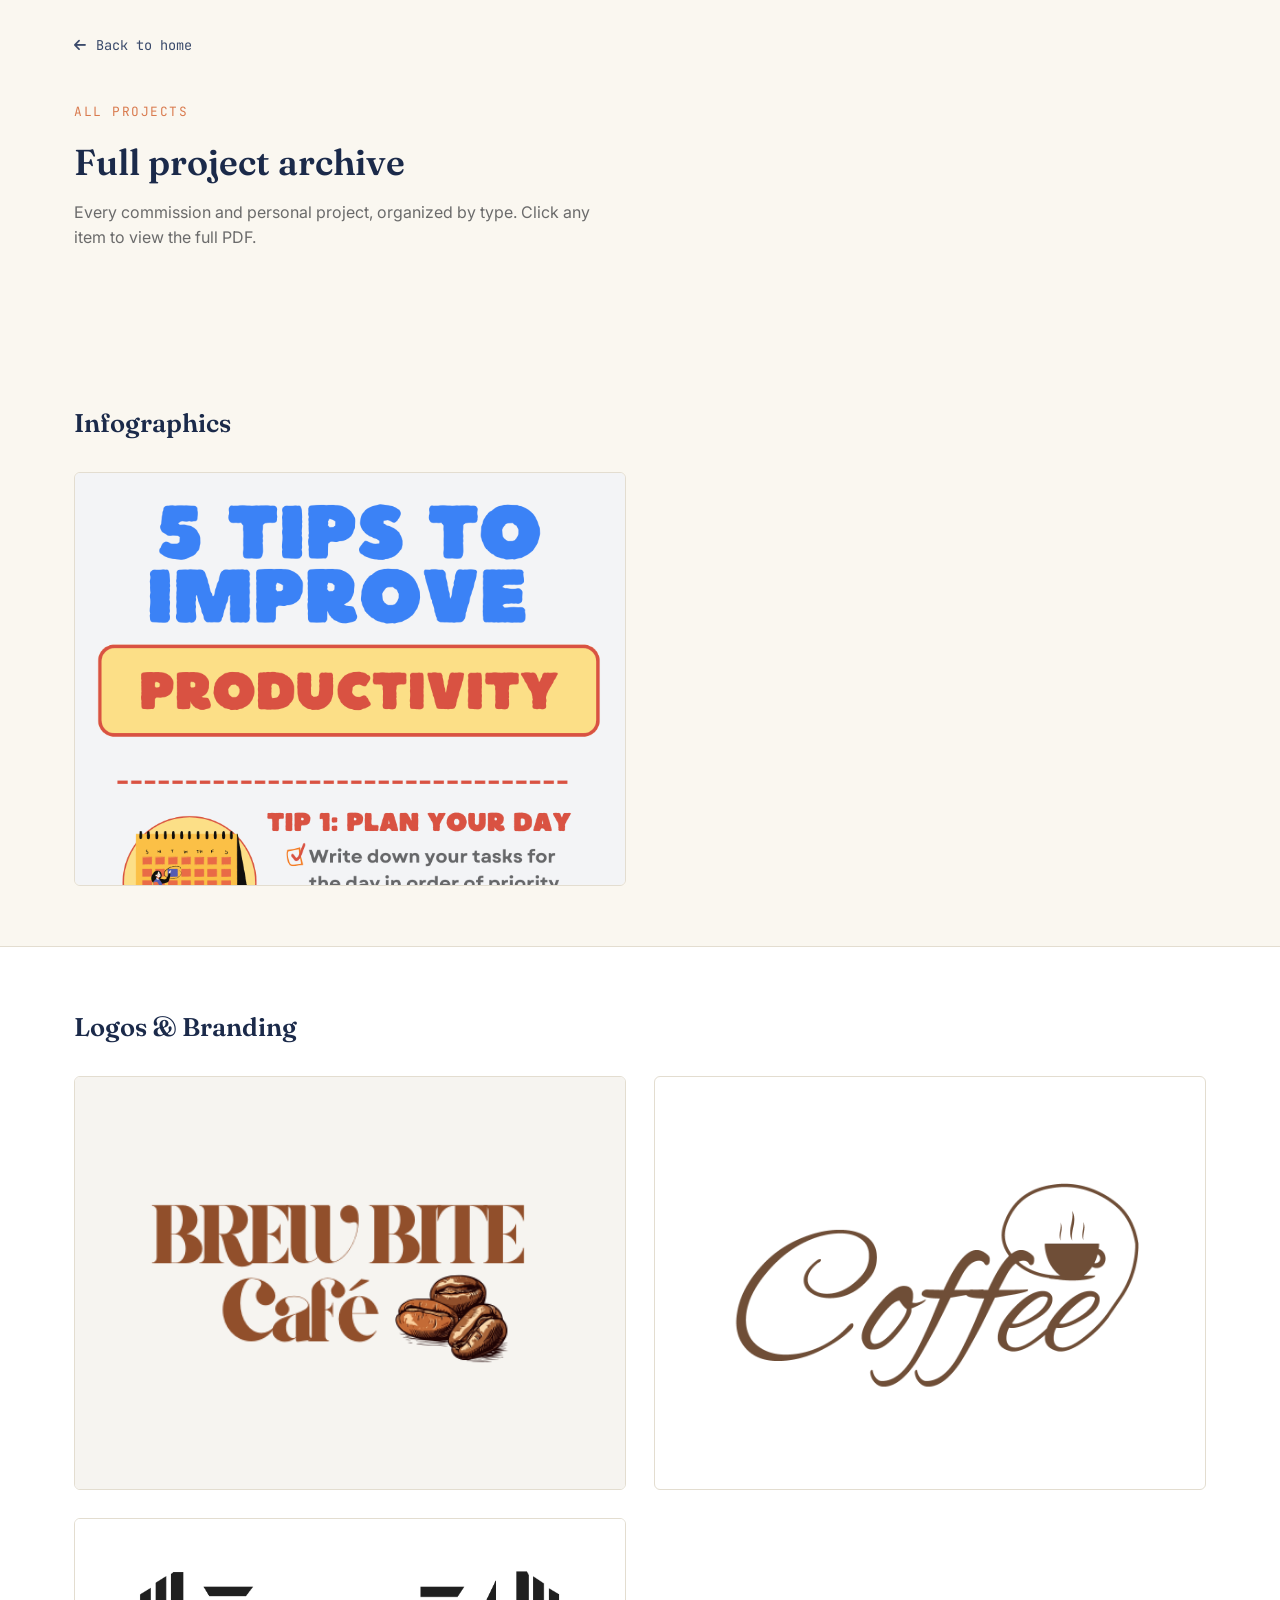
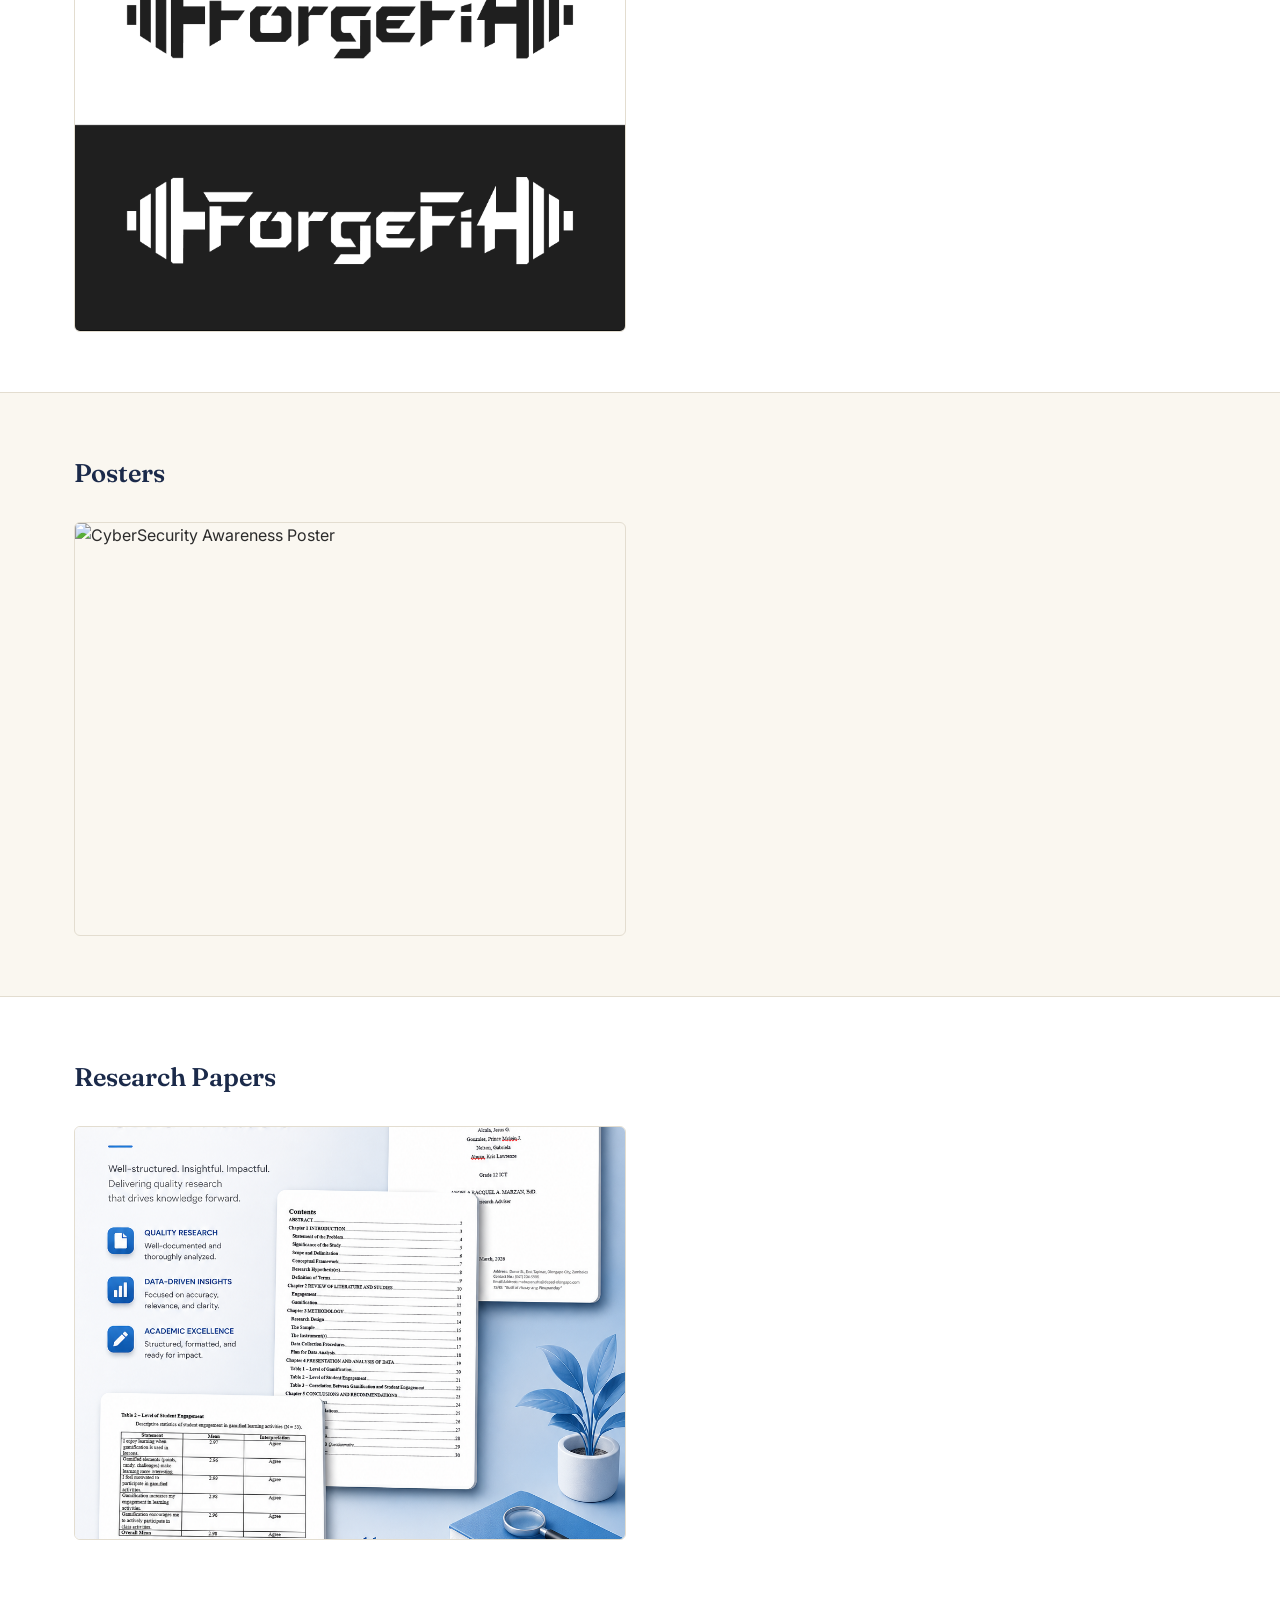
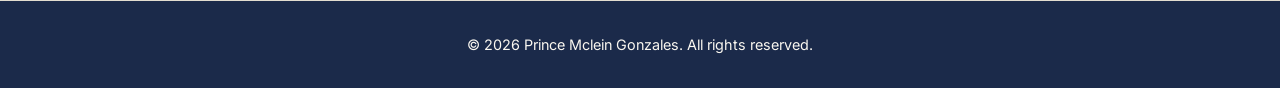
==== commit 3a674331: "fix literally EVERYTHING" ====
--- a/pages/projects.html
+++ b/pages/projects.html
@@ -1,4 +1,3 @@
-<<<<<<< HEAD
 <!doctype html>
 <html lang="en">
   <head>
@@ -42,7 +41,6 @@
       <div class="container">
         <h2 class="category-title">Infographics</h2>
         <div class="portfolio-grid">
-          <!-- Infographics 1 -->
           <div class="portfolio-item">
             <img
               src="../infographics/productivity-tips.png"
@@ -68,7 +66,6 @@
       <div class="container">
         <h2 class="category-title">Logos &amp; Branding</h2>
         <div class="portfolio-grid">
-          <!-- Logo 1 -->
           <div class="portfolio-item">
             <img src="../logos/brew-bite-logo.png" alt="Brew Bite Cafe logo" />
             <div class="portfolio-overlay">
@@ -82,7 +79,6 @@
               >
             </div>
           </div>
-          <!-- Logo 2 -->
           <div class="portfolio-item">
             <img src="../logos/coffee-logo.png" alt="Coffee logo design" />
             <div class="portfolio-overlay">
@@ -96,7 +92,6 @@
               >
             </div>
           </div>
-          <!-- Logo 3 -->
           <div class="portfolio-item">
             <img src="../logos/forgefit-logo.png" alt="ForgeFit Gym Logo" />
             <div class="portfolio-overlay">
@@ -119,7 +114,6 @@
       <div class="container">
         <h2 class="category-title">Posters</h2>
         <div class="portfolio-grid">
-          <!-- Poster 1 -->
           <div class="portfolio-item">
             <img
               src="../posters/think-before-you-click.jpg"
@@ -178,184 +172,3 @@
     <script src="../js/script.js"></script>
   </body>
 </html>
-=======
-<!doctype html>
-<html lang="en">
-  <head>
-    <meta charset="UTF-8" />
-    <meta name="viewport" content="width=device-width, initial-scale=1.0" />
-    <title>All Projects — Prince Mclein Gonzales</title>
-    <link rel="stylesheet" href="../css/style.css" />
-    <link
-      href="https://fonts.googleapis.com/css2?family=Fraunces:opsz,wght@9..144,400;9..144,500;9..144,600;9..144,700&family=Inter:wght@400;500;600;700&family=JetBrains+Mono:wght@400;500;700&display=swap"
-      rel="stylesheet"
-    />
-    <link
-      rel="stylesheet"
-      href="https://cdnjs.cloudflare.com/ajax/libs/font-awesome/6.4.0/css/all.min.css"
-    />
-  </head>
-  <body>
-    <!-- BACK NAVIGATION -->
-    <header class="page-header">
-      <div class="container">
-        <a href="../index.html" class="back-link">
-          <i class="fas fa-arrow-left"></i> Back to home
-        </a>
-      </div>
-    </header>
-
-    <!-- PAGE HEADER -->
-    <section class="projects-header">
-      <div class="container">
-        <span class="eyebrow">All Projects</span>
-        <h1 class="section-title left">Full project archive</h1>
-        <p class="section-subtitle left">
-          Every commission and personal project, organized by type. Click any
-          item to view the full PDF.
-        </p>
-      </div>
-    </section>
-
-    <!-- INFOGRAPHICS -->
-    <section class="project-category">
-      <div class="container">
-        <h2 class="category-title">Infographics</h2>
-        <div class="portfolio-grid">
-          <!-- Infographics 1 -->
-          <div class="portfolio-item">
-            <img
-              src="../infographics/productivity-tips.png"
-              alt="Productivity tips infographic"
-            />
-            <div class="portfolio-overlay">
-              <span class="portfolio-tag">Infographic</span>
-              <h3>5 Tips to Improve Productivity</h3>
-              <a
-                href="../infographics/productivity-tips.pdf"
-                target="_blank"
-                class="portfolio-link"
-                >View PDF →</a
-              >
-            </div>
-          </div>
-        </div>
-      </div>
-    </section>
-
-    <!-- LOGOS -->
-    <section class="project-category alt">
-      <div class="container">
-        <h2 class="category-title">Logos &amp; Branding</h2>
-        <div class="portfolio-grid">
-          <!-- Logo 1 -->
-          <div class="portfolio-item">
-            <img src="../logos/brew-bite-logo.png" alt="Brew Bite Cafe logo" />
-            <div class="portfolio-overlay">
-              <span class="portfolio-tag">Logo</span>
-              <h3>Brew Bite Cafe</h3>
-              <a
-                href="../logos/brew-bite-logo.pdf"
-                target="_blank"
-                class="portfolio-link"
-                >View PDF →</a
-              >
-            </div>
-          </div>
-          <!-- Logo 2 -->
-          <div class="portfolio-item">
-            <img src="../logos/coffee-logo.png" alt="Coffee logo design" />
-            <div class="portfolio-overlay">
-              <span class="portfolio-tag">Logo</span>
-              <h3>Coffee Logo</h3>
-              <a
-                href="../logos/coffee-logo.pdf"
-                target="_blank"
-                class="portfolio-link"
-                >View PDF →</a
-              >
-            </div>
-          </div>
-          <!-- Logo 3 -->
-          <div class="portfolio-item">
-            <img src="../logos/forgefit-logo.png" alt="ForgeFit Gym Logo" />
-            <div class="portfolio-overlay">
-              <span class="portfolio-tag">Logo</span>
-              <h3>ForgeFit Logo for local Gym</h3>
-              <a
-                href="../logos/forgefit-logo.pdf"
-                target="_blank"
-                class="portfolio-link"
-                >View PDF →</a
-              >
-            </div>
-          </div>
-        </div>
-      </div>
-    </section>
-
-    <!-- POSTERS -->
-    <section class="project-category">
-      <div class="container">
-        <h2 class="category-title">Posters</h2>
-        <div class="portfolio-grid">
-          <!-- Poster 1 -->
-          <div class="portfolio-item">
-            <img
-              src="../posters/think-before-you-click.jpg"
-              alt="CyberSecurity Awareness Poster"
-            />
-            <div class="portfolio-overlay">
-              <span class="portfolio-tag">Poster</span>
-              <h3>CyberSecurity Awareness Poster</h3>
-              <a
-                href="../posters/think-before-you-click.pdf"
-                target="_blank"
-                class="portfolio-link"
-                >View PDF →</a
-              >
-            </div>
-          </div>
-        </div>
-      </div>
-    </section>
-
-    <!-- RESEARCH PAPERS -->
-    <section class="project-category alt">
-      <div class="container">
-        <h2 class="category-title">Research Papers</h2>
-        <div class="portfolio-grid">
-          <div class="portfolio-item">
-            <img
-              src="../research-paper/gamification-research.png"
-              alt="Research paper sample"
-            />
-            <div class="portfolio-overlay">
-              <span class="portfolio-tag">Research Paper</span>
-              <h3>Our Grade 12 Research About Gamification</h3>
-              <a
-                href="../research-paper/gamification-research.pdf"
-                target="_blank"
-                class="portfolio-link"
-                >View PDF →</a
-              >
-            </div>
-          </div>
-        </div>
-      </div>
-    </section>
-
-    <!-- FOOTER -->
-    <footer class="footer">
-      <p>&copy; 2026 Prince Mclein Gonzales. All rights reserved.</p>
-    </footer>
-
-    <!-- BACK TO TOP -->
-    <button class="back-to-top" id="backToTop" aria-label="Back to top">
-      <i class="fas fa-arrow-up"></i>
-    </button>
-
-    <script src="../js/script.js"></script>
-  </body>
-</html>
->>>>>>> bc96e68b16c2efeed9db2f17be98252a652e3e31
--- a/css/style.css
+++ b/css/style.css
@@ -1,4 +1,3 @@
-<<<<<<< HEAD
 /* =====================================================
    GLOBAL
    ===================================================== */
